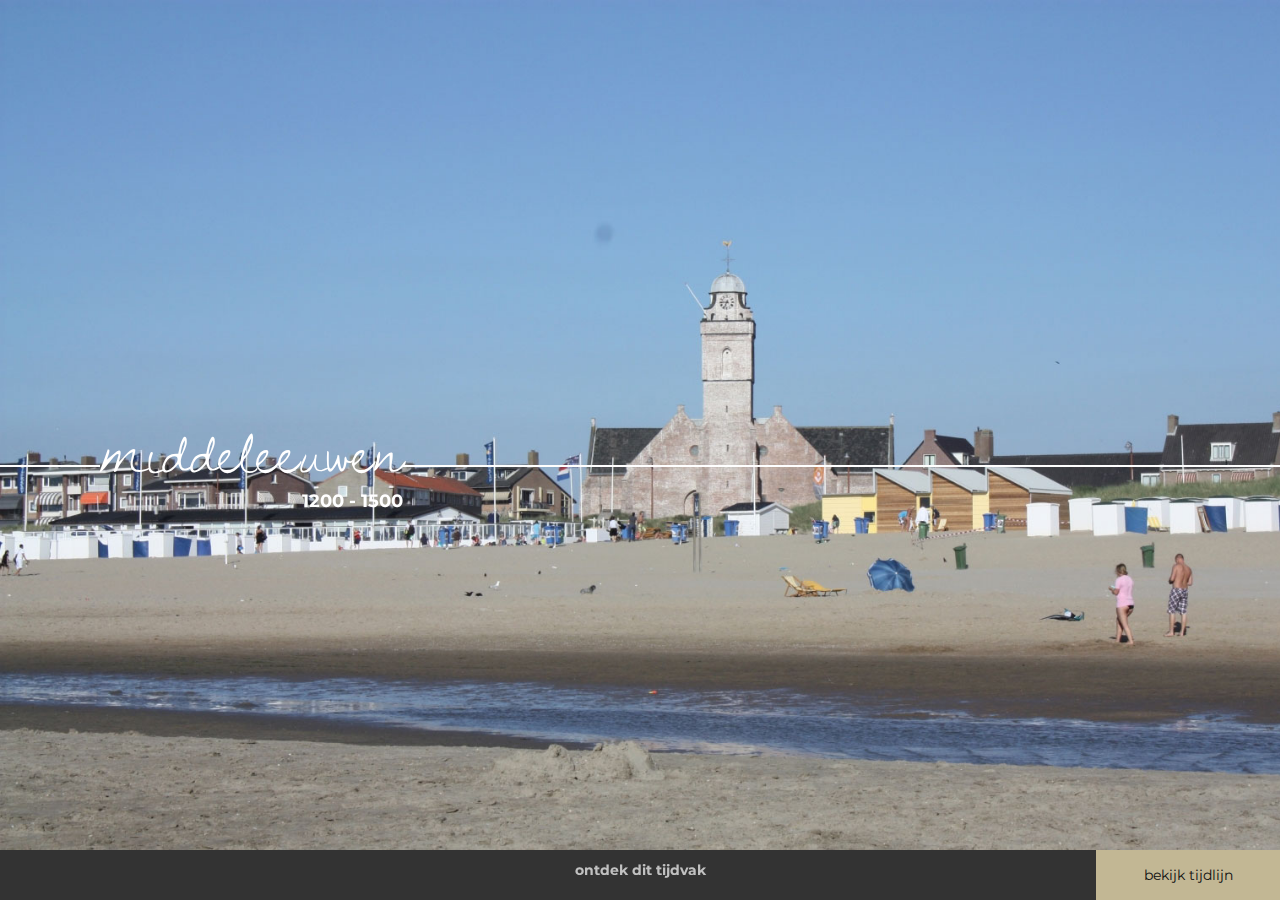
==== CanonTimeline/index.html @ 66b33d63 "Removed bogus CSS from demo" ====
<!DOCTYPE html>
<html lang="en" class="no-js">
	<head>
		<meta charset="UTF-8" />
		<meta http-equiv="X-UA-Compatible" content="IE=edge"> 
		<meta name="viewport" content="width=device-width, initial-scale=1"> 
		<title>Canon van Katwijk</title>
		<meta name="description" content="" />
		<meta name="author" content="Codrops" />
		<link rel="shortcut icon" href="../favicon.ico">
		<link href='http://fonts.googleapis.com/css?family=Montserrat:400,700|Muli:300,400,300italic,400italic|Droid+Serif:400,700,400italic,700italic|Dawning+of+a+New+Day' rel='stylesheet' type='text/css'>
		<link rel="stylesheet" type="text/css" href="css/normalize.css" />
		<link rel="stylesheet" type="text/css" href="css/dragdealer.css" />
		<link rel="stylesheet" type="text/css" href="css/component.css" />
		<script src="http://ajax.googleapis.com/ajax/libs/jquery/1.11.0/jquery.js"></script>
  		<script src="js/modernizr.custom.js"></script>
	</head>
	<body>
		<div class="container">

			<nav id="timeline-navigation" class="timeline-navigation">
				<button class="slider-switch"></button>
				<button class="content-switch">Ontdek dit tijdvak</button>
			</nav>
			<div id="timeline" class="dragslider">
				<section class="timeline-img-dragger timeline-img-dragger-large dragdealer">
					<div class="handle">
						<div class="timeline-slide" data-content="content-1">
							<div class="timeline-img-wrap"><img class="timeline-img" src="img/header-01.jpg" alt="img1"/></div>
							<h2>Middeleeuwen<span>1200 - 1500</span></h2>
						</div>
						<div class="timeline-slide" data-content="content-2">
							<div class="timeline-img-wrap"><img class="timeline-img" src="img/header-02.jpg" alt="img2"/></div>
							<h2>Late Middeleeuwen<span>1200 - 1500</span></h2>
						</div>
						<div class="timeline-slide" data-content="content-3">
							<div class="timeline-img-wrap"><img class="timeline-img" src="img/header-03.jpg" alt="img3"/></div>
							<h2>Vroege Middeleeuwen<span>1200 - 1500</span></h2>
						</div>
						<div class="timeline-slide" data-content="content-4">
							<div class="timeline-img-wrap"><img class="timeline-img" src="img/header-04.jpg" alt="img4"/></div>
							<h2>Moderne tijd<span>1200 - 1500</span></h2>
						</div>
						<div class="timeline-slide" data-content="content-5">
							<div class="timeline-img-wrap"><img class="timeline-img" src="img/header-01.jpg" alt="img5"/></div>
							<h2>Romeinse tijd<span>1200 - 1500</span></h2>
						</div>
						<div class="timeline-slide" data-content="content-6">
							<div class="timeline-img-wrap"><img class="timeline-img" src="img/header-02.jpg" alt="img6"/></div>
							<h2>Rennaissance<span>1200 - 1500</span></h2>
						</div>
						<div class="timeline-slide" data-content="content-7">
							<div class="timeline-img-wrap"><img class="timeline-img" src="img/header-03.jpg" alt="img7"/></div>
							<h2>Industrialisatie<span>1200 - 1500</span></h2>
						</div>
						<div class="timeline-slide" data-content="content-8">
							<div class="timeline-img-wrap"><img class="timeline-img" src="img/header-04.jpg" alt="img8"/></div>
							<h2>Moderne middelmatige<span>1200 - 1500</span></h2>
						</div>
					</div>
				</section><!-- /img-dragger-->
				<!-- Content section -->
				<section class="pages">
					<div class="content" data-content="content-1">
						<h2>Middeleeuwen<span>Distilling design and other interesting methods</span></h2>
						<p>It was not child's play tackling those horses. Some of the kind-hearted station folk in the backblocks had sent down some wild warrigals of the West; bucking brumbies that beat the band; old outlaws off the grass that the station hands could never master. But Colonel Cox ("Fighting Charlie" we called him) had in his command some of the crack rough-riders of Australia. And it was a joy to see these men tackle the outlaws. There were Crouch of Wagga, McDonald of Barrington, Whiteley of Wellington, Bullock of Melbourne, Sievewright of Gunnedah, Kennedy of Gloucester, Rex Moffatt of Goulburn, Harry Heath of Moree, and a score of others. Nearly every man in the regiment could sit a buck, or puff nonchalantly at his pipe while his mount pigrooted merrily. So when the wild horses were led forth there were hundreds volunteering for the honour of riding the rebels. One after another the horses were saddled up, and while the regiment cheered itself hoarse, there was enacted again and again the old-time struggle for mastery. There were plunging and reefing and rooting and sidling and rearing and bucking, as the panting chargers swung this way and that in vain endeavour to dislodge the riders. But the bush boys stuck to the saddles as the Old Man of the Sea stuck to Sindbad the Sailor, and one after another the bucking brumbies were broken and led away.</p>
						<p>But even a plague of locusts does not last for ever—and Egypt does. Egypt the wonderful! Egypt the kaleidoscopic! No, gentle reader, do not waste your sympathies on us. It was tiresome work, marching, training—training for the front, which for months never seemed to get any nearer, and some of "the boys"—those of them who were "spoiling for a fight," as the saying is—used at times to kick over the traces and paint the town vermilion; but there are compensations in Egypt for all who would seek them. What did it matter that we had no hot cross buns for Easter, no hard-boiled eggs, no ling, no salmon? We had omelettes and quail on toast, and chicken and curry and strawberries (no cream) and oranges and custard and jelly and Turkish coffee and Nile fish and pancakes and fritters and iced butter and beautiful jam and marmalade—and cigars. So we managed to get "a snack," you see. And I know that I, for one, had no desire just then to swap places with any man in Australia.</p>
						<p>It was night when we got back to camp. Oh, those Egyptian nights! The winter cold has gone, and spring is in the air. The nights are fine and fair, clear and cloudless, with the moon pure silver. The reflections in the Nile are just wonderful. The huge date palms stand out sharply from a star-spangled sky that somehow has a tint of green in its blue. One thinks of the Arabian Nights. The very street scenes make one think of them. Motors glide up and down the streets with rich Syrians, Greeks, Egyptians, Italians, Frenchmen and Englishmen, going to the Continental, or to Shepheard's, or to private entertainments. It is a gorgeous splash of colour. They had no motor-cars that I remember in those old Arabian Nights, but the magic of the thing and the colour of it all were surely much the same. And the roads of Egypt—how beautiful they are!—clean and smooth as a billiard table. Are there any finer roads in the whole world than the Mena road and that to Heliopolis? Fifty miles an hour is easy. I sometimes shudder now when I recall the races that we used to have along those roads at night, crying "Egre! Egre!"—Faster! Faster!</p>
						<p class="related">
							You might also like <a href="http://tympanus.net/Development/ArticleIntroEffects/">Inspiration for Article Intro Effects</a>
						</p>
					</div>
					<div class="content" data-content="content-2">
						<h2>Late Middeleeuwen <span>King Arthur's creative team techniques</span></h2>
						<p>Passing by the rugged Socotra, we soon sighted the mountainous southern coast of Arabia, and by midday on January 20 we were focussing our binoculars on the picturesque gate of the Indian Ocean, Aden. Curious it is how Britain has secured all the great strategical points of the world—Gibraltar, Suez, Aden, Singapore, Thursday Island, the Cape of Good Hope, and the rest. And one has only to see Aden, with its rocky peaks piercing the skyline, to realize how strong it is, and how futile would be any effort to capture it. For all the defences of Aden seem to be hewn out of solid granite.</p>
						<p>No sooner had we got anchored in the harbour than the Suevic was surrounded by swarms of boats, in which were crowded Asiatics of all descriptions yelling like demons in wild anxiety to sell their wares. Then the colliers came alongside and proceeded to coal. Scores of thin, undersized, but wiry Arabs did the work, and as they loaded the bunkers they kept up a perpetual yelling and singing, and the weird cacophony lasted all through the night.</p>
						<p>Aden is a curious mixture of the Orient and the Occident. In the streets silent Arabs stalk along with camels, and Europeans buzz around in automobiles. One section of the port belongs to the Asiatics; the other is all Western. Arab dhows float across the harbour and steam tugs scurry hither and yon. One section of the town has thatched roofs; the other is all galvanized iron. And one of the natives sang us "Songs of Araby." They yelled harshly for baksheesh all the while. Clad in their own coloured loin cloths, or in discarded khaki tunics from the Force, they were a motley tatterdemalion crowd. Here East and West met—but did not mingle.</p>
						<p class="related">
							You might also like <a href="http://tympanus.net/Development/ArticleIntroEffects/">Inspiration for Article Intro Effects</a>
						</p>
					</div>
					<div class="content" data-content="content-3">
						<h2>Vroege Middeleeuwen <span>Nothing is out there&mdash;let's try again</span></h2>
						<p>I am living Egypt, living.... Your pyramids and your mosques and your old Nile can talk to me of things long past and gone, and I shall listen with interest to what they have to say, but I would rather be a living dog of an Egyptian than the dead lion of an Egyptian king—I would rather be a moving, talking native dressed in garish clothes than a Prince of the House of Rameses, sans eyes, sans ears, sans tongue, in the shrivelled brown form of a mummy.</p>
						<p>For there is something about these living ones that brings the dead to life. Sometimes when I look into their eyes I seem to see a strange, mysterious light in them—a light that never was on sea or land. It is then that I think of the things these people have seen in the forty centuries of which Napoleon spoke. I don't believe in magic, but I have seen strange things—things that make me remember that the magicians of Pharaoh were able to turn their rods into serpents!</p>
						<p>There came one day a very wise Egyptian—one whom I know as a Freemason—and he gave a valuable scarab, mounted in a gold ring, to Major Lynch. There was no doubt that the wise man valued it, and there is no doubt that he left an impression on Major Lynch. It is a talisman and a protection to the owner, but it has deadly powers. Nothing can harm the owner so long as he has it in his possession, and the owner can shrivel up an enemy by merely pointing at him and muttering incantations—just as the Northern Territory natives in Australia can will an enemy to die by pointing a bone at him. Major Lynch lost no time in putting the scarab to the test. There was a very troublesome native who used to bother him several times a day about things that don't matter, and the day after the wise Egyptian had made his presentation the major pointed at the native and muttered a powerful Australian incantation. Since then the native has not been seen.</p>
						<p class="related">
							You might also like <a href="http://tympanus.net/Development/ArticleIntroEffects/">Inspiration for Article Intro Effects</a>
						</p>
					</div>
					<div class="content" data-content="content-4">
						<h2>Moderne tijd <span>Heated conversations in the back yard</span></h2>
						<p>One could not help contrasting this large force from Australia and New Zealand—a force that was to be doubled and trebled ere long—with the little force of 500 men which William Bede Dalley, Australian Orator and Patriot, sent from New South Wales to the Sudan just thirty years before. It spoke not only of the wonderful growth in population of Britain's Dominions of the South, but it was a living proof that the years had only served to cement the bonds of love and loyalty that bind the grand old Mother land to her Oversea Dominions. The rising in India, the intention of the Australians to proclaim their independence the moment when Britain found herself in peril—where were they? Where now was the "disintegration" of the British Empire which the German Emperor and his War Lords had so confidently predicted?</p>
						<p>With Cairo and the Nile safe, General Wilson was able to deal effectively with the invaders. Towards the latter end of January, Northern Sinai was overrun with them. From a couple of captured Shawishes of the 75th Turkish Regiment I learned that the staff arrangements by the German officers were excellent. Everything had been foreseen and provided for—or nearly everything. Water was available at each stage of the journey across the desert. Many boats and pontoons were dragged by oxen and camels along the caravan route from Kosseima, El Arish, and Nekl. A few six-inch guns were also transported to the Canal. To supplement the Turkish force on its south-westerly march all the pilgrims and Bedouins met with were pressed into service and rifles were given to them.</p>
						<p>It was on the morning of January 28 that the initial conflict took place at Kantara. A reconnoitring party from Bir El Dueidar attacked the British outposts but was repulsed, our losses being only one officer and one soldier killed and five Gurkhas wounded. Further south, near Suez, a nocturnal demonstration by the Turks merely served to prove the alertness of the defenders, though unfortunately two of our air scouts met with disaster. Their aeroplane came down outside our lines, and on returning on foot they were both shot dead by our own Indian patrols. The pity of it.</p>
						<p class="related">
							You might also like <a href="http://tympanus.net/Development/ArticleIntroEffects/">Inspiration for Article Intro Effects</a>
						</p>
					</div>
					<div class="content" data-content="content-5">
						<h2>Romeinse tijd <span>Crazy nature and other weather ideas</span></h2>
						<p>You had heard of the Plagues of Egypt; we have seen them, and are able to vouch for the authenticity of the Scriptures. Instead of hot cross buns, Easter brought us a plague of locusts. The entertainment started at about three o'clock in the afternoon and lasted till after sundown. Millions and billions and quadrillions of locusts danced and sang for us. The air was absolutely full of them, darkening the sun—big yellow and brown and black things, mostly about two inches long. They sounded like thousands of whirring wheels, and they dropped on the roofs with a noise like rain. Where they landed they left everything bare as a bone. All along the Nile the "gyppies" turned out and banged tin cans to drive them off. Here was an invasion, if you like! The telegraph wires were black with them—like long beads. Some of the beautiful Ma'adi gardens were quite spoilt. These locusts of Egypt have absolutely no love for the beautiful—in fact, the more beautiful a thing is the more delight do they take in devouring it.</p>
						<p>But even a plague of locusts does not last for ever—and Egypt does. Egypt the wonderful! Egypt the kaleidoscopic! No, gentle reader, do not waste your sympathies on us. It was tiresome work, marching, training—training for the front, which for months never seemed to get any nearer, and some of "the boys"—those of them who were "spoiling for a fight," as the saying is—used at times to kick over the traces and paint the town vermilion; but there are compensations in Egypt for all who would seek them. What did it matter that we had no hot cross buns for Easter, no hard-boiled eggs, no ling, no salmon? We had omelettes and quail on toast, and chicken and curry and strawberries (no cream) and oranges and custard and jelly and Turkish coffee and Nile fish and pancakes and fritters and iced butter and beautiful jam and marmalade—and cigars. So we managed to get "a snack," you see. And I know that I, for one, had no desire just then to swap places with any man in Australia.</p>
						<p>But even a plague of locusts does not last for ever—and Egypt does. Egypt the wonderful! Egypt the kaleidoscopic! No, gentle reader, do not waste your sympathies on us. It was tiresome work, marching, training—training for the front, which for months never seemed to get any nearer, and some of "the boys"—those of them who were "spoiling for a fight," as the saying is—used at times to kick over the traces and paint the town vermilion; but there are compensations in Egypt for all who would seek them. What did it matter that we had no hot cross buns for Easter, no hard-boiled eggs, no ling, no salmon? We had omelettes and quail on toast, and chicken and curry and strawberries (no cream) and oranges and custard and jelly and Turkish coffee and Nile fish and pancakes and fritters and iced butter and beautiful jam and marmalade—and cigars. So we managed to get "a snack," you see. And I know that I, for one, had no desire just then to swap places with any man in Australia.</p>
						<p>It was night when we got back to camp. Oh, those Egyptian nights! The winter cold has gone, and spring is in the air. The nights are fine and fair, clear and cloudless, with the moon pure silver. The reflections in the Nile are just wonderful. The huge date palms stand out sharply from a star-spangled sky that somehow has a tint of green in its blue. One thinks of the Arabian Nights. The very street scenes make one think of them. Motors glide up and down the streets with rich Syrians, Greeks, Egyptians, Italians, Frenchmen and Englishmen, going to the Continental, or to Shepheard's, or to private entertainments. It is a gorgeous splash of colour. They had no motor-cars that I remember in those old Arabian Nights, but the magic of the thing and the colour of it all were surely much the same. And the roads of Egypt—how beautiful they are!—clean and smooth as a billiard table. Are there any finer roads in the whole world than the Mena road and that to Heliopolis? Fifty miles an hour is easy. I sometimes shudder now when I recall the races that we used to have along those roads at night, crying "Egre! Egre!"—Faster! Faster!</p>
						<p class="related">
							You might also like <a href="http://tympanus.net/Development/ArticleIntroEffects/">Inspiration for Article Intro Effects</a>
						</p>
					</div>
					<div class="content" data-content="content-6">
						<h2>Rennaissance <span>Decomposing fruits and burning houses</span></h2>
						<p>One night stands out—a gorgeous night—a carnival in honour and aid of brave little Serbia. Kipling says that "East is east and west is west, and never the twain shall meet"; but he surely has not seen a Venetian carnival in Cairo, with its intermingling of the progressive Occident and the picturesque Orient. One will always remember that. When the tourists from the West overrun the land of the Pharaohs, as they do once a year, a Venetian fête is held at Shepheard's—the social event of the season. Sightseers from England, idle rich from the Continent, plutocrats from America, tourists from the four quarters of the world, all meet and make merry here. This year of grace witnessed a somewhat different spectacle, it is true. It was a polyglot gathering of all nations, to be sure, but the tourist element was wanting. In the place of the tourists, however, was the "Army of Occupation." Hundreds of officers, British, French, Egyptian, Australian and New Zealand, in smart uniforms, gave striking colour to the scene, which was made additionally picturesque by the vari-coloured silks and satins, scarfs and veils of the ladies. The garden was a blaze of splendour. There were the flags of the nations, there were flowers and palms and purling fountains, mirth and music, lights and laughter, and over all—confetti. All night the air was thick with confetti, like snow falling off a rainbow. Revellers flew hither and thither, flinging it everywhere. Merry maidens threw handfuls of confetti and eyesful of bold glances at the sun-tanned colonials. There was no respite until the ground was ankle-deep with confetti.</p>
						<p>But even a plague of locusts does not last for ever—and Egypt does. Egypt the wonderful! Egypt the kaleidoscopic! No, gentle reader, do not waste your sympathies on us. It was tiresome work, marching, training—training for the front, which for months never seemed to get any nearer, and some of "the boys"—those of them who were "spoiling for a fight," as the saying is—used at times to kick over the traces and paint the town vermilion; but there are compensations in Egypt for all who would seek them. What did it matter that we had no hot cross buns for Easter, no hard-boiled eggs, no ling, no salmon? We had omelettes and quail on toast, and chicken and curry and strawberries (no cream) and oranges and custard and jelly and Turkish coffee and Nile fish and pancakes and fritters and iced butter and beautiful jam and marmalade—and cigars. So we managed to get "a snack," you see. And I know that I, for one, had no desire just then to swap places with any man in Australia.</p>
						<p>It was night when we got back to camp. Oh, those Egyptian nights! The winter cold has gone, and spring is in the air. The nights are fine and fair, clear and cloudless, with the moon pure silver. The reflections in the Nile are just wonderful. The huge date palms stand out sharply from a star-spangled sky that somehow has a tint of green in its blue. One thinks of the Arabian Nights. The very street scenes make one think of them. Motors glide up and down the streets with rich Syrians, Greeks, Egyptians, Italians, Frenchmen and Englishmen, going to the Continental, or to Shepheard's, or to private entertainments. It is a gorgeous splash of colour. They had no motor-cars that I remember in those old Arabian Nights, but the magic of the thing and the colour of it all were surely much the same. And the roads of Egypt—how beautiful they are!—clean and smooth as a billiard table. Are there any finer roads in the whole world than the Mena road and that to Heliopolis? Fifty miles an hour is easy. I sometimes shudder now when I recall the races that we used to have along those roads at night, crying "Egre! Egre!"—Faster! Faster!</p>
						<p class="related">
							You might also like <a href="http://tympanus.net/Development/ArticleIntroEffects/">Inspiration for Article Intro Effects</a>
						</p>
					</div>
					<div class="content" data-content="content-7">
						<h2>Industrialisatie <span>Only kale could make her happy</span></h2>
						<p>But even a plague of locusts does not last for ever—and Egypt does. Egypt the wonderful! Egypt the kaleidoscopic! No, gentle reader, do not waste your sympathies on us. It was tiresome work, marching, training—training for the front, which for months never seemed to get any nearer, and some of "the boys"—those of them who were "spoiling for a fight," as the saying is—used at times to kick over the traces and paint the town vermilion; but there are compensations in Egypt for all who would seek them. What did it matter that we had no hot cross buns for Easter, no hard-boiled eggs, no ling, no salmon? We had omelettes and quail on toast, and chicken and curry and strawberries (no cream) and oranges and custard and jelly and Turkish coffee and Nile fish and pancakes and fritters and iced butter and beautiful jam and marmalade—and cigars. So we managed to get "a snack," you see. And I know that I, for one, had no desire just then to swap places with any man in Australia.</p>
						<p>It was night when we got back to camp. Oh, those Egyptian nights! The winter cold has gone, and spring is in the air. The nights are fine and fair, clear and cloudless, with the moon pure silver. The reflections in the Nile are just wonderful. The huge date palms stand out sharply from a star-spangled sky that somehow has a tint of green in its blue. One thinks of the Arabian Nights. The very street scenes make one think of them. Motors glide up and down the streets with rich Syrians, Greeks, Egyptians, Italians, Frenchmen and Englishmen, going to the Continental, or to Shepheard's, or to private entertainments. It is a gorgeous splash of colour. They had no motor-cars that I remember in those old Arabian Nights, but the magic of the thing and the colour of it all were surely much the same. And the roads of Egypt—how beautiful they are!—clean and smooth as a billiard table. Are there any finer roads in the whole world than the Mena road and that to Heliopolis? Fifty miles an hour is easy. I sometimes shudder now when I recall the races that we used to have along those roads at night, crying "Egre! Egre!"—Faster! Faster!</p>
						<p>One charge was led by a doctor; another by a priest. Several times they charged so fiercely that they looked like getting out of hand. Scorning cover, they also scorned rifle fire. They scaled the steel-lined heights like demons. It was the bayonet all the time. One huge farmer actually bayoneted a Turk through the chest and pitchforked him over his shoulder. The man who performed this feat was a huge Queenslander—Sergeant Burne, of the 9th Battalion, who was afterwards wounded and returned to his Australian home—a man whose modesty is as great as his size. We smiled at first when we heard the story, and people in England and Australia read of it with amazement. But Sergeant Burne, standing over six feet high, and massively proportioned, looks quite capable of the feat. He himself tells the story in these words: "It is not a case for me to take any credit at all," he said. "I was in the platoon that landed first on the right. Our lieutenant was the first man to get ashore—and as game a man as ever faced fire. I followed him. I was ordered to take in hand a line of Turkish sharpshooters who were causing a lot of trouble. There was also a machine-gun on the hill. Somebody had to stop it. Myself and two lads went up, and we stopped it. That's all. There were ten Turks there. We got the Turks and we got the machine-gun, but I lost my two lads. They were only boys, but let me tell you the Australians are the best fighters in the world. One of the lads 'fixed' the German officer who was working the machine-gun. The Turks were higher up than we were, and I suppose that is how I was able to throw one of them over my shoulder. It's an old trick that is taught in the Guards."</p>
						<p class="related">
							You might also like <a href="http://tympanus.net/Development/ArticleIntroEffects/">Inspiration for Article Intro Effects</a>
						</p>
					</div>
					<div class="content" data-content="content-8">
						<h2>Moderne middelmatige <span>On self-sufficient homes and pets</span></h2>
						<p>The casualties among the officers were tremendous—brave men who led Australia's soldiers in that awful charge! And among the bravest of them were the young officers from the Duntroon Military College that stands amid delightful country surroundings near the capital of Federated Australia that is now in the making in the Mother State of New South Wales. These young fellows fought in a way that showed their native courage and the excellence of their training. Only the year before, when Sir Ian Hamilton, as Inspector-General of the Oversea Forces, visited Australia and inspected these lads who were training for the army at Duntroon, as the representative of the Sydney Morning Herald I remember seeing them laugh and cheer when Sir Ian Hamilton, on leaving Duntroon, jokingly wished them "plenty of wars and rapid promotion." And it seems only a few days since we were dancing and flirting in a Cairo ballroom. Now many of them lie sorely wounded at the base hospital, and several will never again hear the réveillé. But the College will not forget its firstfruits offered up so gladly for empire. Officers and men, it was all the same—they went to their death with a cheer for King and Country. I heard an Imperial officer, newly returned from Flanders, say that the 3rd Australian Infantry Brigade was the finest brigade of infantry in the whole of the allied armies. In physique they were far superior to any of the British, French, or Belgian troops. Whether this be true or not, there is no doubt that the sturdy Thirds under Colonel Maclagan fought like Trojans on the Gallipoli Peninsula, and covered themselves with glory. Incidentally, I might mention, some of them never fired a shot during the fierce fighting of April 25. They simply trusted to the cold steel, and flung themselves at the Turkish trenches. The 1st Brigade (Colonel MacLaurin), the 2nd (Colonel McCay), and the rest of the Australians and New Zealanders fought with equal valour, but the brunt of the attack was borne by the Thirds. So many hundred gallant lives was a heavy price to pay for a footing in Gallipoli, but those impetuous charges, absolutely irresistible in their fury, would, we knew, bear rich fruit, for the Turks could never again withstand a bayonet charge by the Australians.</p>
						<p>To have gone through all they had gone through, and then to treat it all so lightly, seemed an extraordinary thing. All the doctors and nurses commented on the amazing fortitude and cheerfulness of the Australian wounded. I used to think the desire to be in the thick of things, that I had so often heard expressed, was make-believe, but I know better now. I used to say myself that I "wanted to be there" (and sotto voce I used to add "I don't think"); and now, in my heart-searchings, I began to wonder if I didn't really mean it, after all. I used to strike an attitude and quote, "One crowded hour of glorious life is worth an age without a name," whilst all the time I felt in my heart that I would prefer a crowded age of glorious life to an hour of fame. Now I began to wonder whether in my heart's core, in my very heart of hearts, I did not agree with the poet. The proper study of mankind is Oneself. And what was I doing there, anyway?</p>
						<p>And now, a hundred years after, we see French and British warships again off Alexandria. But this time the Union Jack and the Tricolour are intertwined, and in the streets of Alexandria French and British soldiers and sailors walk arm in arm, while the ancient city is gay with flags and bunting. For big things are brewing in the Levant. Before the eyes of the citizens during the past week was a unique international naval and military pageant—Zouaves, with their blue jackets and red trousers, French infantry in their blue-grey uniform, cavalry with gay tunics, British Jack Tars in blue and white, Australians in sombre khaki, swarthy-skinned Maoris from the Wonderland of the Southern Seas, and dusky warriors from the Punjab. British troops—and especially those young giants from Australia—had the better of the Frenchman in the matter of physique; but there was clear evidence of "grit" in the intelligent, humorous faces of the French, which helped one to understand why, for instance, they are said to be the finest marchers in Europe, and why the Germans never got to Paris!</p>
						<p class="related">
							You might also like <a href="http://tympanus.net/Development/ArticleIntroEffects/">Inspiration for Article Intro Effects</a>
						</p>
					</div>
				</section>
			</div>
		</div><!-- /container --> 
		<script src="js/dragdealer.js"></script>
		<script src="js/classie.js"></script>
		<script src="js/dragslideshow.js"></script>
		<script>
			(function() {

				var timeline_nav = document.getElementById( 'timeline-navigation' )
					switchBtnn = timeline_nav.querySelector( 'button.slider-switch' ),
					toggleBtnn = function() {
						if( slideshow.isFullscreen ) {
							classie.add( switchBtnn, 'view-maxi' );
						}
						else {
							classie.remove( switchBtnn, 'view-maxi' );
						}
					},
					toggleCtrls = function() {
						if( !slideshow.isContent ) {
							classie.add( timeline_nav, 'hide' );
						}
					},
					toggleCompleteCtrls = function() {
						if( !slideshow.isContent ) {
							classie.remove( timeline_nav, 'hide' );
						}
					},
					slideshow = new DragSlideshow( document.getElementById( 'timeline' ), { 
						// toggle between fullscreen and minimized slideshow
						onToggle : toggleBtnn,
						// toggle the main image and the content view
						onToggleContent : toggleCtrls,
						// toggle the main image and the content view (triggered after the animation ends)
						onToggleContentComplete : toggleCompleteCtrls
					}),
					toggleSlideshow = function() {
						slideshow.toggle();
						toggleBtnn();
					},

				// toggle between fullscreen and small slideshow
				switchBtnn.addEventListener( 'click', toggleSlideshow );

			}());
		</script>
	</body>
</html>
---- CanonTimeline/css/dragdealer.css ----
/**
 * Dragdealer.js 0.9.7
 * http://github.com/skidding/dragdealer
 *
 * (c) 2010+ Ovidiu Cherecheș
 * http://skidding.mit-license.org
 */

.dragdealer {
  position: relative;
  height: 30px;
}
.dragdealer .handle {
  position: absolute;
  top: 0;
  left: 0;
}
.dragdealer .red-bar {
  width: 100px;
  height: 30px;
  background: #CC0000;
  color: #FFF;
  font-size: 14px;
  line-height: 30px;
  text-align: center;
}
.dragdealer .disabled {
  background: #898989;
}
---- CanonTimeline/css/component.css ----
*, *:after, *:before { border-box; box-sizing: border-box; }
.clearfix:before, .clearfix:after { content: ''; display: table; }
.clearfix:after { clear: both; }


@font-face {
	font-family: 'feathericons';
	src:url('../fonts/feathericons/feathericons.eot?2h4ajg');
	src:url('../fonts/feathericons/feathericons.eot?#iefix2h4ajg') format('embedded-opentype'),
		url('../fonts/feathericons/feathericons.woff?2h4ajg') format('woff'),
		url('../fonts/feathericons/feathericons.ttf?2h4ajg') format('truetype'),
		url('../fonts/feathericons/feathericons.svg?2h4ajg#feathericons') format('svg');
	font-weight: normal;
	font-style: normal;
}

html, 
body,
.js .container,
.js .dragslider,
.js .timeline-img-dragger .handle {
	height: 100%;
}

body{
	background-color: #333333;
}

html.js,
.js body {
	overflow: hidden;
	position: relative;
}


.timeline-navigation{
	display: block;
	width: 100%;
	height: 50px;
	background-color: #333;
	position: absolute;
	bottom: 0;
	left: 0;
	z-index: 20;
}

.js .dragslider {
	position: absolute;
	top: 0;
	left: 0;
	width: 100%;
	height: 100%;
	-webkit-transition: -webkit-transform 0.9s cubic-bezier(.7,0,.3,1);
	transition: transform 0.9s cubic-bezier(.7,0,.3,1);
}

.dragslider.show-content {
	-webkit-transform: translate3d(0,-100%,0);
	transform: translate3d(0,-100%,0);
}

.dragslider h2 {
	font-family: 'Dawning of a New Day';
	text-transform: lowercase;
	font-size: 70px;
	font-weight:normal;
	margin: 0 auto;
	line-height: 1;
	position: relative;
	display: inline;
}

.dragslider h2::before{
  content:'';
  position:absolute;
  top:50px;
  right:100%;
  border-top:2px white solid;
  width:100px;
}
.dragslider h2::after{
  content:'';
  position:absolute;
  top:50px;
  border-top:2px white solid;
  width:2000px;

}

.no-js .dragslider h2 {
	padding: 15px;
}

/* Switch button */
button.slider-switch {
	font-family: 'Montserrat';
	font-size: 14px;
	text-transform: lowercase;
	width: 184px;
	height: 50px;
	padding: 0;
	color: #000;
	position: relative;
	border: none;
	background-color:#ffefbe;
	float: right;
	outline: none;
	overflow: hidden;
	opacity: 0.7;
	-webkit-transition: opacity 0.3s;
	transition: opacity 0.3s;
	pointer-events: auto;
	z-index: 99;
}

button.slider-switch:after{
	content:'Bekijk tijdlijn';
}

.no-js button.slider-switch {
	display: none;
}

button.slider-switch.view-maxi:after {
	content:'Sluit tijdlijn';
}

button.slider-switch:hover {
	opacity: 1;
}

/* Dragger */
.timeline-img-dragger {
	position: relative;
	z-index: 100;
}

.js .timeline-img-dragger {
	position: absolute;
	width: 100%;
	height: 100%;
	top: 50%;
	left: 50%;
	-webkit-transform: translate3d(-50%,-50%,0);
	transform: translate3d(-50%,-50%,0);
}

.js .timeline-img-dragger-large {
	width: 100%;
	height: 100%;
}

.js .timeline-img-dragger .handle {
	-webkit-transform-style: preserve-3d;
	transform-style: preserve-3d;
	white-space: nowrap;
	font-size: 0;
}

.no-js .timeline-img-dragger,
.no-js .timeline-img-dragger .handle {
	height: auto;
	position: relative;
	text-align: center;
	font-size: 0;
	clear: both;
	white-space: nowrap;
	overflow: auto;
}

.no-js .timeline-img-dragger .handle {
	padding: 40px 0 0;
}

.timeline-img-dragger .timeline-slide {
	display: inline-block;
	position: relative;
	height: 100%;
	background: #567076;
	font-size: 16px;
	white-space: normal;
	cursor: -webkit-grab; 
	cursor: -moz-grab;
	-webkit-touch-callout: none;
	-webkit-user-select: none;
	-khtml-user-select: none;
	-moz-user-select: none;
	-ms-user-select: none;
	user-select: none;
	vertical-align: top;
}

.no-js .timeline-img-dragger .timeline-slide {
	width: 300px;
	font-size: 7px;
	min-height: 200px;
}

.timeline-img-dragger .timeline-slide:active {
	cursor: -webkit-grabbing; 
	cursor: -moz-grabbing;
}

.timeline-img-wrap {
	position: absolute;
	width: 100%;
	height: 100%;
	overflow: hidden;
}

.timeline-img-wrap img {
	position: absolute;
	display: block;
	height: calc(100% + 0.2px);
	opacity: 1;
}

@media screen and (min-aspect-ratio: 1280/850) {
    .timeline-img-dragger .timeline-img-wrap  img {
        width: calc(100% + 0.2px);
        height: auto;
    }
}

.js .timeline-slide h2 {
	color: #fff;
	position: absolute;
	-webkit-transition: opacity 0.3s;
	transition: opacity 0.3s;
}

.timeline-slide h2 span{
	font-family: 'Montserrat';
	font-size: 18px;
	text-transform: lowercase;
	line-height: 24px;
	color: white;
	position:relative;
	overflow:visible;
	text-align:left;
	margin:0;
	font-weight:bold;
	position: absolute;
	right:0;
	bottom:-28px;
}

.js .timeline-img-dragger-large .timeline-slide h2 {
	left: 100px;
	top: 50%;
	-webkit-transform: translate3d(0,-50%,0);
	transform: translate3d(0,-50%,0);
}

.timeline-img-dragger-small .timeline-slide h2 {
	font-size: 2.5em;
	padding-top: 1em;
	padding-bottom: 30px;
	top: 100%;
	width: 100%;
	text-align: left;
	color: #FFF;
	-webkit-animation: slideUpFade 0.4s 0s;
	overflow: hidden;
}

.timeline-img-dragger-small .timeline-slide h2 span {
	right:auto;
	left:0;
	bottom: 0;
}

.timeline-img-dragger-small .timeline-slide h2::before{
  top:64px;
}
.timeline-img-dragger-small .timeline-slide h2::after{
  top:64px;
}

@-webkit-keyframes slideUpFade {
	from {
		opacity: 0;
		-webkit-transform: translate3d(0,20px,0);
	}
	to {
		opacity: 1;
		-webkit-transform: translate3d(0,0,0);
	}
}

.timeline-img-dragger-small .timeline-slide h2 span {
	font-size: 0.35em;
}

.timeline-img-dragger-small .timeline-slide.current h2 {
	color: #fff;
	-webkit-animation-delay: 0s;
	animation-delay: 0s;
	-webkit-transition: color 0.3s, opacity 0.3s;
	transition: color 0.3s, opacity 0.3s;
}

.timeline-slide h2 i {
	font-style: normal;
	font-weight: 400;
}

button.content-switch {
	width: 160px;
	overflow: hidden;
	white-space: nowrap;
	background: transparent;
	color: #fff;
	font-family: 'Montserrat';
	font-size: 14px;
	font-weight: bold;
	position: absolute;
	cursor: pointer;
	top: 100%;
	left: 50%;
	-webkit-transform: translate3d(-50%,-200%,0);
	transform: translate3d(-50%,-200%,0);
	text-transform: lowercase;
	outline: none;
	z-index: 1000;
	opacity: 0.7;
	border:none;
}

.no-js button.content-switch {
	display: none;
}

button.content-switch:hover {
	opacity: 1;
}

.show-content .current button.content-switch {
	border-color: #c5d3d6;
	color: #c5d3d6;
	-webkit-transform: translate3d(-50%,100%,0);
	transform: translate3d(-50%,100%,0);
}

.show-content .current button.content-switch::before {
	content: '\e096';
}

/* Content */
.js .pages {
	position: absolute;
	top: 100%;
	height: 0;
	width: 100%;
	overflow-y: scroll;
	-webkit-overflow-scrolling: touch;
	-webkit-transition: height 0s 0.6s;
	transition: height 0s 0.6s;
}

.js .show-content .pages {
	-webkit-transition: none;
	transition: none;
	height: 100%;
}

.pages .content {
	background: #dfe3e3;
	text-align: center;
	color: #545b61;
	font-size: 1.5em;
}

.js .pages .content {
	position: absolute;
	top: 0;
	left: 0;
	height: 0;
	width: 100%;
	overflow: hidden;
	-webkit-transition: height 0s 0.6s;
	transition: height 0s 0.6s;
}

.pages .content.show {
	height: auto;
	-webkit-transition: none;
	transition: none;
}

.pages .content h2 {
	font-size: 5em;
	max-width: 70%;
	color: #34495e;
	padding: 2.25em 10px 1em;
}

.no-js .pages .content h2 {
	padding-top: 1em;
}

.pages .content h2 span {
	color: #95a5a6;
}

.pages .content p {
	max-width: 1100px;
	margin: 0 auto;
	padding: 0.5em 2em;
	line-height: 1.5;
	text-align: left;
	font-family: 'Book Antiqua', Palatino, 'Palatino Linotype', 'Palatino LT STD', Georgia, serif;
}

.pages .content p:last-child {
	padding: 5em 1em 8em;
	text-align: center;
	font-weight: bold;
}

.js .pages .content h2,
.js .pages .content p {
	-webkit-transform: translate3d(0,200px,0);
	transform: translate3d(0,200px,0);
	-webkit-transition-property: opacity;
	transition-property: opacity;
	-webkit-transition-duration: 0.3s;
	transition-duration: 0.3s;
	-webkit-transition-timing-function: cubic-bezier(.7,0,.3,1);
	transition-timing-function: cubic-bezier(.7,0,.3,1);
}

.pages .content.show h2,
.pages .content.show p {
	-webkit-transition-duration: 1s;
	transition-duration: 1s;
	-webkit-transition-property: -webkit-transform, opacity;
	transition-property: transform, opacity;
	-webkit-transform: translate3d(0,0,0);
	transform: translate3d(0,0,0);
}

.pages .content.show p {
	-webkit-transition-delay: 0.1s;
	transition-delay: 0.1s;
}

.pages .content a {
	color: #3c89d5;
	display: block;
}

.pages .content a:hover {
	color: #545b61;
}

/* Switch */
.switch-min .timeline-img-dragger-large .timeline-slide > *:not(.timeline-img-wrap),
.switch-max .timeline-img-dragger-small .timeline-slide > *:not(.timeline-img-wrap)  { /* fade out everything except image */
	opacity: 0;
	-webkit-transition: none;
	transition: none;
}

.switch-min .timeline-img-dragger-large,
.switch-max .timeline-img-dragger-small {
	-webkit-transition: -webkit-transform 0.6s cubic-bezier(.7,0,.3,1);
	transition: transform 0.6s cubic-bezier(.7,0,.3,1);
}

.timeline-img-dragger-small button.content-switch {
	opacity: 0;
	pointer-events: none;
}

/* Helper classes */
.no-transition {
	-webkit-transition: none !important;
	transition: none !important;
}

.hide {
	opacity: 0 !important;
	pointer-events: none !important;
}

@media screen and (max-width: 63.125em) {
	.dragslider h2 {
		font-size: 2.8em;
	}
	.pages .content {
		font-size: 100%;
	}
	.pages .content h2 {
		font-size: 3em;
	}
}

@media screen and (max-width: 650px) {
	button.slider-switch {
		display: none;
	}
}
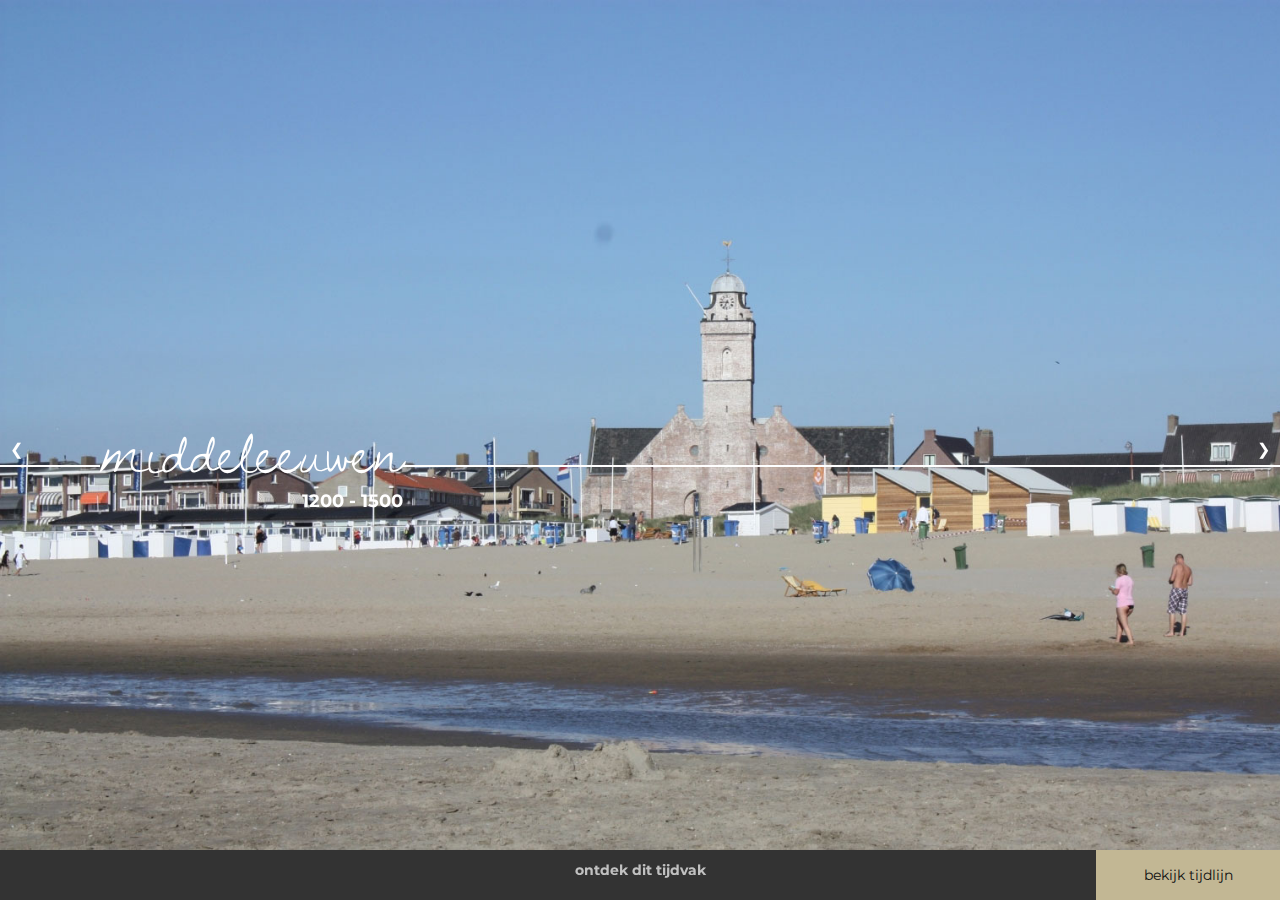
==== commit f1ddde15: "Added prev and next buttons" ====
--- a/CanonTimeline/index.html
+++ b/CanonTimeline/index.html
@@ -18,6 +18,10 @@
 	<body>
 		<div class="container">
 
+			<nav id="timeline-arrow-navigation" class="timeline-arrow-navigation">
+				<a href="#" class="timeline-arrow-navigation-arrow timeline-arrow-navigation-arrow-next">&#10095;</a>
+				<a href="#" class="timeline-arrow-navigation-arrow timeline-arrow-navigation-arrow-previous">&#10094;</a>
+			</nav>
 			<nav id="timeline-navigation" class="timeline-navigation">
 				<button class="slider-switch"></button>
 				<button class="content-switch">Ontdek dit tijdvak</button>
@@ -143,8 +147,11 @@
 		<script>
 			(function() {
 
-				var timeline_nav = document.getElementById( 'timeline-navigation' )
+				var timeline_nav = document.getElementById( 'timeline-navigation' ),
+					timeline_arrow_nav = document.getElementById( 'timeline-arrow-navigation' ),
 					switchBtnn = timeline_nav.querySelector( 'button.slider-switch' ),
+					nextBtn = timeline_arrow_nav.querySelector( '.timeline-arrow-navigation-arrow-next' ),
+					prevBtn = timeline_arrow_nav.querySelector( '.timeline-arrow-navigation-arrow-previous' ),
 					toggleBtnn = function() {
 						if( slideshow.isFullscreen ) {
 							classie.add( switchBtnn, 'view-maxi' );
@@ -175,9 +182,21 @@
 						slideshow.toggle();
 						toggleBtnn();
 					},
+					nextSlideshow = function(e){
+						e.preventDefault();
+						slideshow.next();
+						return false;
+					},
+					prevSlideshow = function(e){
+						e.preventDefault();
+						slideshow.previous();
+						return false;
+					}
 
 				// toggle between fullscreen and small slideshow
 				switchBtnn.addEventListener( 'click', toggleSlideshow );
+				nextBtn.addEventListener( 'click', nextSlideshow );
+				prevBtn.addEventListener( 'click', prevSlideshow );
 
 			}());
 		</script>
--- a/CanonTimeline/css/component.css
+++ b/CanonTimeline/css/component.css
@@ -42,6 +42,28 @@
 	bottom: 0;
 	left: 0;
 	z-index: 20;
+}
+
+.timeline-arrow-navigation{
+}
+
+.timeline-arrow-navigation-arrow{
+	position: absolute;
+	top:50%;
+	z-index: 100;
+	text-decoration: none;
+	color: #FFF;
+	line-height: 30px;
+	margin-top:-25px;
+	padding:10px 10px;
+}
+
+.timeline-arrow-navigation-arrow-next{
+	right:0;
+}
+
+.timeline-arrow-navigation-arrow-previous{
+	left:0;
 }
 
 .js .dragslider {
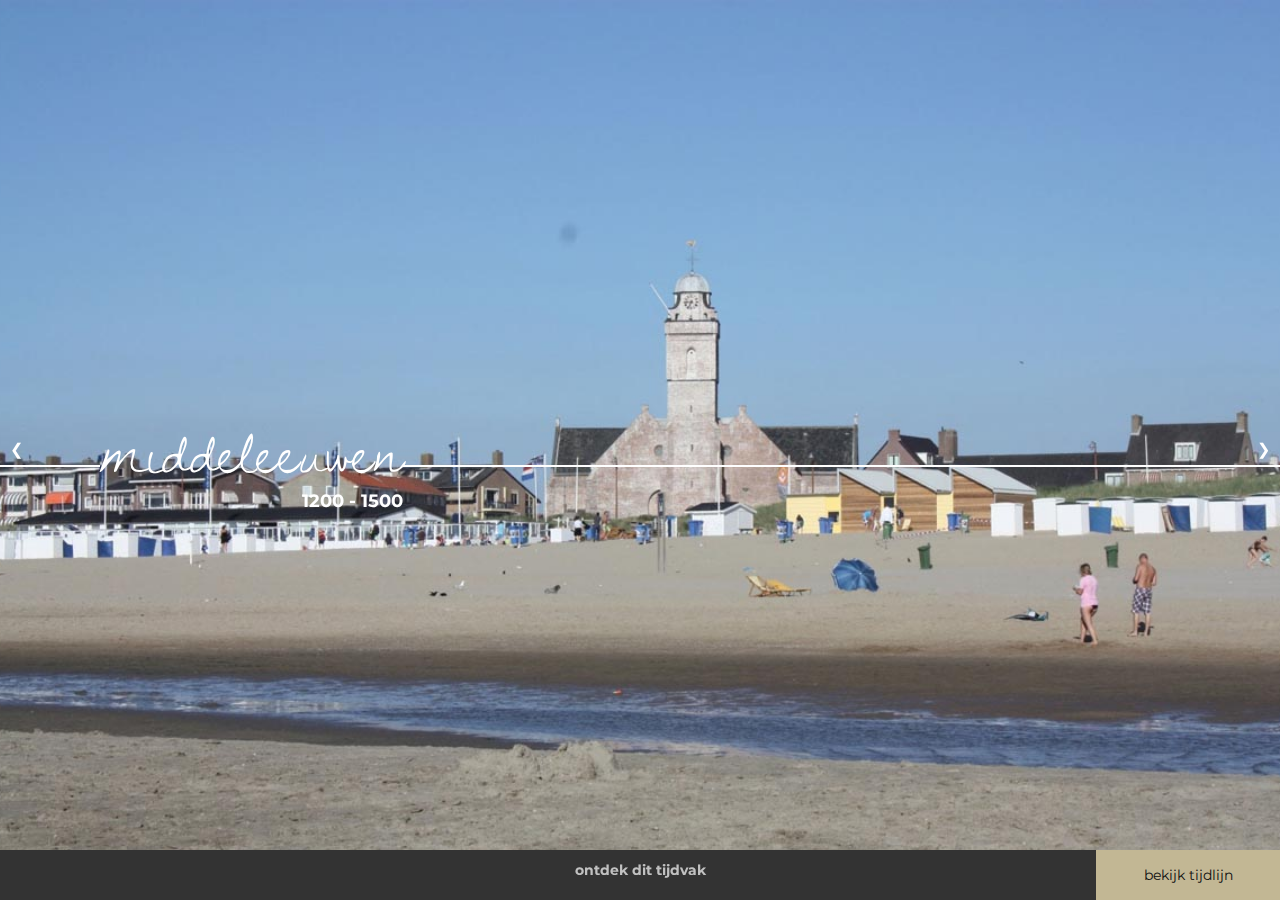
==== commit 8363aa59: "Epic transition time" ====
--- a/CanonTimeline/index.html
+++ b/CanonTimeline/index.html
@@ -12,8 +12,8 @@
 		<link rel="stylesheet" type="text/css" href="css/normalize.css" />
 		<link rel="stylesheet" type="text/css" href="css/dragdealer.css" />
 		<link rel="stylesheet" type="text/css" href="css/component.css" />
-		<script src="http://ajax.googleapis.com/ajax/libs/jquery/1.11.0/jquery.js"></script>
-  		<script src="js/modernizr.custom.js"></script>
+		<script src="http://ajax.googleapis.com/ajax/libs/jquery/1.11.0/jquery.js" type="text/javascript"></script>
+  		<script src="js/modernizr.custom.js" type="text/javascript"></script>
 	</head>
 	<body>
 		<div class="container">
@@ -65,78 +65,7 @@
 				</section><!-- /img-dragger-->
 				<!-- Content section -->
 				<section class="pages">
-					<div class="content" data-content="content-1">
-						<h2>Middeleeuwen<span>Distilling design and other interesting methods</span></h2>
-						<p>It was not child's play tackling those horses. Some of the kind-hearted station folk in the backblocks had sent down some wild warrigals of the West; bucking brumbies that beat the band; old outlaws off the grass that the station hands could never master. But Colonel Cox ("Fighting Charlie" we called him) had in his command some of the crack rough-riders of Australia. And it was a joy to see these men tackle the outlaws. There were Crouch of Wagga, McDonald of Barrington, Whiteley of Wellington, Bullock of Melbourne, Sievewright of Gunnedah, Kennedy of Gloucester, Rex Moffatt of Goulburn, Harry Heath of Moree, and a score of others. Nearly every man in the regiment could sit a buck, or puff nonchalantly at his pipe while his mount pigrooted merrily. So when the wild horses were led forth there were hundreds volunteering for the honour of riding the rebels. One after another the horses were saddled up, and while the regiment cheered itself hoarse, there was enacted again and again the old-time struggle for mastery. There were plunging and reefing and rooting and sidling and rearing and bucking, as the panting chargers swung this way and that in vain endeavour to dislodge the riders. But the bush boys stuck to the saddles as the Old Man of the Sea stuck to Sindbad the Sailor, and one after another the bucking brumbies were broken and led away.</p>
-						<p>But even a plague of locusts does not last for ever—and Egypt does. Egypt the wonderful! Egypt the kaleidoscopic! No, gentle reader, do not waste your sympathies on us. It was tiresome work, marching, training—training for the front, which for months never seemed to get any nearer, and some of "the boys"—those of them who were "spoiling for a fight," as the saying is—used at times to kick over the traces and paint the town vermilion; but there are compensations in Egypt for all who would seek them. What did it matter that we had no hot cross buns for Easter, no hard-boiled eggs, no ling, no salmon? We had omelettes and quail on toast, and chicken and curry and strawberries (no cream) and oranges and custard and jelly and Turkish coffee and Nile fish and pancakes and fritters and iced butter and beautiful jam and marmalade—and cigars. So we managed to get "a snack," you see. And I know that I, for one, had no desire just then to swap places with any man in Australia.</p>
-						<p>It was night when we got back to camp. Oh, those Egyptian nights! The winter cold has gone, and spring is in the air. The nights are fine and fair, clear and cloudless, with the moon pure silver. The reflections in the Nile are just wonderful. The huge date palms stand out sharply from a star-spangled sky that somehow has a tint of green in its blue. One thinks of the Arabian Nights. The very street scenes make one think of them. Motors glide up and down the streets with rich Syrians, Greeks, Egyptians, Italians, Frenchmen and Englishmen, going to the Continental, or to Shepheard's, or to private entertainments. It is a gorgeous splash of colour. They had no motor-cars that I remember in those old Arabian Nights, but the magic of the thing and the colour of it all were surely much the same. And the roads of Egypt—how beautiful they are!—clean and smooth as a billiard table. Are there any finer roads in the whole world than the Mena road and that to Heliopolis? Fifty miles an hour is easy. I sometimes shudder now when I recall the races that we used to have along those roads at night, crying "Egre! Egre!"—Faster! Faster!</p>
-						<p class="related">
-							You might also like <a href="http://tympanus.net/Development/ArticleIntroEffects/">Inspiration for Article Intro Effects</a>
-						</p>
-					</div>
-					<div class="content" data-content="content-2">
-						<h2>Late Middeleeuwen <span>King Arthur's creative team techniques</span></h2>
-						<p>Passing by the rugged Socotra, we soon sighted the mountainous southern coast of Arabia, and by midday on January 20 we were focussing our binoculars on the picturesque gate of the Indian Ocean, Aden. Curious it is how Britain has secured all the great strategical points of the world—Gibraltar, Suez, Aden, Singapore, Thursday Island, the Cape of Good Hope, and the rest. And one has only to see Aden, with its rocky peaks piercing the skyline, to realize how strong it is, and how futile would be any effort to capture it. For all the defences of Aden seem to be hewn out of solid granite.</p>
-						<p>No sooner had we got anchored in the harbour than the Suevic was surrounded by swarms of boats, in which were crowded Asiatics of all descriptions yelling like demons in wild anxiety to sell their wares. Then the colliers came alongside and proceeded to coal. Scores of thin, undersized, but wiry Arabs did the work, and as they loaded the bunkers they kept up a perpetual yelling and singing, and the weird cacophony lasted all through the night.</p>
-						<p>Aden is a curious mixture of the Orient and the Occident. In the streets silent Arabs stalk along with camels, and Europeans buzz around in automobiles. One section of the port belongs to the Asiatics; the other is all Western. Arab dhows float across the harbour and steam tugs scurry hither and yon. One section of the town has thatched roofs; the other is all galvanized iron. And one of the natives sang us "Songs of Araby." They yelled harshly for baksheesh all the while. Clad in their own coloured loin cloths, or in discarded khaki tunics from the Force, they were a motley tatterdemalion crowd. Here East and West met—but did not mingle.</p>
-						<p class="related">
-							You might also like <a href="http://tympanus.net/Development/ArticleIntroEffects/">Inspiration for Article Intro Effects</a>
-						</p>
-					</div>
-					<div class="content" data-content="content-3">
-						<h2>Vroege Middeleeuwen <span>Nothing is out there&mdash;let's try again</span></h2>
-						<p>I am living Egypt, living.... Your pyramids and your mosques and your old Nile can talk to me of things long past and gone, and I shall listen with interest to what they have to say, but I would rather be a living dog of an Egyptian than the dead lion of an Egyptian king—I would rather be a moving, talking native dressed in garish clothes than a Prince of the House of Rameses, sans eyes, sans ears, sans tongue, in the shrivelled brown form of a mummy.</p>
-						<p>For there is something about these living ones that brings the dead to life. Sometimes when I look into their eyes I seem to see a strange, mysterious light in them—a light that never was on sea or land. It is then that I think of the things these people have seen in the forty centuries of which Napoleon spoke. I don't believe in magic, but I have seen strange things—things that make me remember that the magicians of Pharaoh were able to turn their rods into serpents!</p>
-						<p>There came one day a very wise Egyptian—one whom I know as a Freemason—and he gave a valuable scarab, mounted in a gold ring, to Major Lynch. There was no doubt that the wise man valued it, and there is no doubt that he left an impression on Major Lynch. It is a talisman and a protection to the owner, but it has deadly powers. Nothing can harm the owner so long as he has it in his possession, and the owner can shrivel up an enemy by merely pointing at him and muttering incantations—just as the Northern Territory natives in Australia can will an enemy to die by pointing a bone at him. Major Lynch lost no time in putting the scarab to the test. There was a very troublesome native who used to bother him several times a day about things that don't matter, and the day after the wise Egyptian had made his presentation the major pointed at the native and muttered a powerful Australian incantation. Since then the native has not been seen.</p>
-						<p class="related">
-							You might also like <a href="http://tympanus.net/Development/ArticleIntroEffects/">Inspiration for Article Intro Effects</a>
-						</p>
-					</div>
-					<div class="content" data-content="content-4">
-						<h2>Moderne tijd <span>Heated conversations in the back yard</span></h2>
-						<p>One could not help contrasting this large force from Australia and New Zealand—a force that was to be doubled and trebled ere long—with the little force of 500 men which William Bede Dalley, Australian Orator and Patriot, sent from New South Wales to the Sudan just thirty years before. It spoke not only of the wonderful growth in population of Britain's Dominions of the South, but it was a living proof that the years had only served to cement the bonds of love and loyalty that bind the grand old Mother land to her Oversea Dominions. The rising in India, the intention of the Australians to proclaim their independence the moment when Britain found herself in peril—where were they? Where now was the "disintegration" of the British Empire which the German Emperor and his War Lords had so confidently predicted?</p>
-						<p>With Cairo and the Nile safe, General Wilson was able to deal effectively with the invaders. Towards the latter end of January, Northern Sinai was overrun with them. From a couple of captured Shawishes of the 75th Turkish Regiment I learned that the staff arrangements by the German officers were excellent. Everything had been foreseen and provided for—or nearly everything. Water was available at each stage of the journey across the desert. Many boats and pontoons were dragged by oxen and camels along the caravan route from Kosseima, El Arish, and Nekl. A few six-inch guns were also transported to the Canal. To supplement the Turkish force on its south-westerly march all the pilgrims and Bedouins met with were pressed into service and rifles were given to them.</p>
-						<p>It was on the morning of January 28 that the initial conflict took place at Kantara. A reconnoitring party from Bir El Dueidar attacked the British outposts but was repulsed, our losses being only one officer and one soldier killed and five Gurkhas wounded. Further south, near Suez, a nocturnal demonstration by the Turks merely served to prove the alertness of the defenders, though unfortunately two of our air scouts met with disaster. Their aeroplane came down outside our lines, and on returning on foot they were both shot dead by our own Indian patrols. The pity of it.</p>
-						<p class="related">
-							You might also like <a href="http://tympanus.net/Development/ArticleIntroEffects/">Inspiration for Article Intro Effects</a>
-						</p>
-					</div>
-					<div class="content" data-content="content-5">
-						<h2>Romeinse tijd <span>Crazy nature and other weather ideas</span></h2>
-						<p>You had heard of the Plagues of Egypt; we have seen them, and are able to vouch for the authenticity of the Scriptures. Instead of hot cross buns, Easter brought us a plague of locusts. The entertainment started at about three o'clock in the afternoon and lasted till after sundown. Millions and billions and quadrillions of locusts danced and sang for us. The air was absolutely full of them, darkening the sun—big yellow and brown and black things, mostly about two inches long. They sounded like thousands of whirring wheels, and they dropped on the roofs with a noise like rain. Where they landed they left everything bare as a bone. All along the Nile the "gyppies" turned out and banged tin cans to drive them off. Here was an invasion, if you like! The telegraph wires were black with them—like long beads. Some of the beautiful Ma'adi gardens were quite spoilt. These locusts of Egypt have absolutely no love for the beautiful—in fact, the more beautiful a thing is the more delight do they take in devouring it.</p>
-						<p>But even a plague of locusts does not last for ever—and Egypt does. Egypt the wonderful! Egypt the kaleidoscopic! No, gentle reader, do not waste your sympathies on us. It was tiresome work, marching, training—training for the front, which for months never seemed to get any nearer, and some of "the boys"—those of them who were "spoiling for a fight," as the saying is—used at times to kick over the traces and paint the town vermilion; but there are compensations in Egypt for all who would seek them. What did it matter that we had no hot cross buns for Easter, no hard-boiled eggs, no ling, no salmon? We had omelettes and quail on toast, and chicken and curry and strawberries (no cream) and oranges and custard and jelly and Turkish coffee and Nile fish and pancakes and fritters and iced butter and beautiful jam and marmalade—and cigars. So we managed to get "a snack," you see. And I know that I, for one, had no desire just then to swap places with any man in Australia.</p>
-						<p>But even a plague of locusts does not last for ever—and Egypt does. Egypt the wonderful! Egypt the kaleidoscopic! No, gentle reader, do not waste your sympathies on us. It was tiresome work, marching, training—training for the front, which for months never seemed to get any nearer, and some of "the boys"—those of them who were "spoiling for a fight," as the saying is—used at times to kick over the traces and paint the town vermilion; but there are compensations in Egypt for all who would seek them. What did it matter that we had no hot cross buns for Easter, no hard-boiled eggs, no ling, no salmon? We had omelettes and quail on toast, and chicken and curry and strawberries (no cream) and oranges and custard and jelly and Turkish coffee and Nile fish and pancakes and fritters and iced butter and beautiful jam and marmalade—and cigars. So we managed to get "a snack," you see. And I know that I, for one, had no desire just then to swap places with any man in Australia.</p>
-						<p>It was night when we got back to camp. Oh, those Egyptian nights! The winter cold has gone, and spring is in the air. The nights are fine and fair, clear and cloudless, with the moon pure silver. The reflections in the Nile are just wonderful. The huge date palms stand out sharply from a star-spangled sky that somehow has a tint of green in its blue. One thinks of the Arabian Nights. The very street scenes make one think of them. Motors glide up and down the streets with rich Syrians, Greeks, Egyptians, Italians, Frenchmen and Englishmen, going to the Continental, or to Shepheard's, or to private entertainments. It is a gorgeous splash of colour. They had no motor-cars that I remember in those old Arabian Nights, but the magic of the thing and the colour of it all were surely much the same. And the roads of Egypt—how beautiful they are!—clean and smooth as a billiard table. Are there any finer roads in the whole world than the Mena road and that to Heliopolis? Fifty miles an hour is easy. I sometimes shudder now when I recall the races that we used to have along those roads at night, crying "Egre! Egre!"—Faster! Faster!</p>
-						<p class="related">
-							You might also like <a href="http://tympanus.net/Development/ArticleIntroEffects/">Inspiration for Article Intro Effects</a>
-						</p>
-					</div>
-					<div class="content" data-content="content-6">
-						<h2>Rennaissance <span>Decomposing fruits and burning houses</span></h2>
-						<p>One night stands out—a gorgeous night—a carnival in honour and aid of brave little Serbia. Kipling says that "East is east and west is west, and never the twain shall meet"; but he surely has not seen a Venetian carnival in Cairo, with its intermingling of the progressive Occident and the picturesque Orient. One will always remember that. When the tourists from the West overrun the land of the Pharaohs, as they do once a year, a Venetian fête is held at Shepheard's—the social event of the season. Sightseers from England, idle rich from the Continent, plutocrats from America, tourists from the four quarters of the world, all meet and make merry here. This year of grace witnessed a somewhat different spectacle, it is true. It was a polyglot gathering of all nations, to be sure, but the tourist element was wanting. In the place of the tourists, however, was the "Army of Occupation." Hundreds of officers, British, French, Egyptian, Australian and New Zealand, in smart uniforms, gave striking colour to the scene, which was made additionally picturesque by the vari-coloured silks and satins, scarfs and veils of the ladies. The garden was a blaze of splendour. There were the flags of the nations, there were flowers and palms and purling fountains, mirth and music, lights and laughter, and over all—confetti. All night the air was thick with confetti, like snow falling off a rainbow. Revellers flew hither and thither, flinging it everywhere. Merry maidens threw handfuls of confetti and eyesful of bold glances at the sun-tanned colonials. There was no respite until the ground was ankle-deep with confetti.</p>
-						<p>But even a plague of locusts does not last for ever—and Egypt does. Egypt the wonderful! Egypt the kaleidoscopic! No, gentle reader, do not waste your sympathies on us. It was tiresome work, marching, training—training for the front, which for months never seemed to get any nearer, and some of "the boys"—those of them who were "spoiling for a fight," as the saying is—used at times to kick over the traces and paint the town vermilion; but there are compensations in Egypt for all who would seek them. What did it matter that we had no hot cross buns for Easter, no hard-boiled eggs, no ling, no salmon? We had omelettes and quail on toast, and chicken and curry and strawberries (no cream) and oranges and custard and jelly and Turkish coffee and Nile fish and pancakes and fritters and iced butter and beautiful jam and marmalade—and cigars. So we managed to get "a snack," you see. And I know that I, for one, had no desire just then to swap places with any man in Australia.</p>
-						<p>It was night when we got back to camp. Oh, those Egyptian nights! The winter cold has gone, and spring is in the air. The nights are fine and fair, clear and cloudless, with the moon pure silver. The reflections in the Nile are just wonderful. The huge date palms stand out sharply from a star-spangled sky that somehow has a tint of green in its blue. One thinks of the Arabian Nights. The very street scenes make one think of them. Motors glide up and down the streets with rich Syrians, Greeks, Egyptians, Italians, Frenchmen and Englishmen, going to the Continental, or to Shepheard's, or to private entertainments. It is a gorgeous splash of colour. They had no motor-cars that I remember in those old Arabian Nights, but the magic of the thing and the colour of it all were surely much the same. And the roads of Egypt—how beautiful they are!—clean and smooth as a billiard table. Are there any finer roads in the whole world than the Mena road and that to Heliopolis? Fifty miles an hour is easy. I sometimes shudder now when I recall the races that we used to have along those roads at night, crying "Egre! Egre!"—Faster! Faster!</p>
-						<p class="related">
-							You might also like <a href="http://tympanus.net/Development/ArticleIntroEffects/">Inspiration for Article Intro Effects</a>
-						</p>
-					</div>
-					<div class="content" data-content="content-7">
-						<h2>Industrialisatie <span>Only kale could make her happy</span></h2>
-						<p>But even a plague of locusts does not last for ever—and Egypt does. Egypt the wonderful! Egypt the kaleidoscopic! No, gentle reader, do not waste your sympathies on us. It was tiresome work, marching, training—training for the front, which for months never seemed to get any nearer, and some of "the boys"—those of them who were "spoiling for a fight," as the saying is—used at times to kick over the traces and paint the town vermilion; but there are compensations in Egypt for all who would seek them. What did it matter that we had no hot cross buns for Easter, no hard-boiled eggs, no ling, no salmon? We had omelettes and quail on toast, and chicken and curry and strawberries (no cream) and oranges and custard and jelly and Turkish coffee and Nile fish and pancakes and fritters and iced butter and beautiful jam and marmalade—and cigars. So we managed to get "a snack," you see. And I know that I, for one, had no desire just then to swap places with any man in Australia.</p>
-						<p>It was night when we got back to camp. Oh, those Egyptian nights! The winter cold has gone, and spring is in the air. The nights are fine and fair, clear and cloudless, with the moon pure silver. The reflections in the Nile are just wonderful. The huge date palms stand out sharply from a star-spangled sky that somehow has a tint of green in its blue. One thinks of the Arabian Nights. The very street scenes make one think of them. Motors glide up and down the streets with rich Syrians, Greeks, Egyptians, Italians, Frenchmen and Englishmen, going to the Continental, or to Shepheard's, or to private entertainments. It is a gorgeous splash of colour. They had no motor-cars that I remember in those old Arabian Nights, but the magic of the thing and the colour of it all were surely much the same. And the roads of Egypt—how beautiful they are!—clean and smooth as a billiard table. Are there any finer roads in the whole world than the Mena road and that to Heliopolis? Fifty miles an hour is easy. I sometimes shudder now when I recall the races that we used to have along those roads at night, crying "Egre! Egre!"—Faster! Faster!</p>
-						<p>One charge was led by a doctor; another by a priest. Several times they charged so fiercely that they looked like getting out of hand. Scorning cover, they also scorned rifle fire. They scaled the steel-lined heights like demons. It was the bayonet all the time. One huge farmer actually bayoneted a Turk through the chest and pitchforked him over his shoulder. The man who performed this feat was a huge Queenslander—Sergeant Burne, of the 9th Battalion, who was afterwards wounded and returned to his Australian home—a man whose modesty is as great as his size. We smiled at first when we heard the story, and people in England and Australia read of it with amazement. But Sergeant Burne, standing over six feet high, and massively proportioned, looks quite capable of the feat. He himself tells the story in these words: "It is not a case for me to take any credit at all," he said. "I was in the platoon that landed first on the right. Our lieutenant was the first man to get ashore—and as game a man as ever faced fire. I followed him. I was ordered to take in hand a line of Turkish sharpshooters who were causing a lot of trouble. There was also a machine-gun on the hill. Somebody had to stop it. Myself and two lads went up, and we stopped it. That's all. There were ten Turks there. We got the Turks and we got the machine-gun, but I lost my two lads. They were only boys, but let me tell you the Australians are the best fighters in the world. One of the lads 'fixed' the German officer who was working the machine-gun. The Turks were higher up than we were, and I suppose that is how I was able to throw one of them over my shoulder. It's an old trick that is taught in the Guards."</p>
-						<p class="related">
-							You might also like <a href="http://tympanus.net/Development/ArticleIntroEffects/">Inspiration for Article Intro Effects</a>
-						</p>
-					</div>
-					<div class="content" data-content="content-8">
-						<h2>Moderne middelmatige <span>On self-sufficient homes and pets</span></h2>
-						<p>The casualties among the officers were tremendous—brave men who led Australia's soldiers in that awful charge! And among the bravest of them were the young officers from the Duntroon Military College that stands amid delightful country surroundings near the capital of Federated Australia that is now in the making in the Mother State of New South Wales. These young fellows fought in a way that showed their native courage and the excellence of their training. Only the year before, when Sir Ian Hamilton, as Inspector-General of the Oversea Forces, visited Australia and inspected these lads who were training for the army at Duntroon, as the representative of the Sydney Morning Herald I remember seeing them laugh and cheer when Sir Ian Hamilton, on leaving Duntroon, jokingly wished them "plenty of wars and rapid promotion." And it seems only a few days since we were dancing and flirting in a Cairo ballroom. Now many of them lie sorely wounded at the base hospital, and several will never again hear the réveillé. But the College will not forget its firstfruits offered up so gladly for empire. Officers and men, it was all the same—they went to their death with a cheer for King and Country. I heard an Imperial officer, newly returned from Flanders, say that the 3rd Australian Infantry Brigade was the finest brigade of infantry in the whole of the allied armies. In physique they were far superior to any of the British, French, or Belgian troops. Whether this be true or not, there is no doubt that the sturdy Thirds under Colonel Maclagan fought like Trojans on the Gallipoli Peninsula, and covered themselves with glory. Incidentally, I might mention, some of them never fired a shot during the fierce fighting of April 25. They simply trusted to the cold steel, and flung themselves at the Turkish trenches. The 1st Brigade (Colonel MacLaurin), the 2nd (Colonel McCay), and the rest of the Australians and New Zealanders fought with equal valour, but the brunt of the attack was borne by the Thirds. So many hundred gallant lives was a heavy price to pay for a footing in Gallipoli, but those impetuous charges, absolutely irresistible in their fury, would, we knew, bear rich fruit, for the Turks could never again withstand a bayonet charge by the Australians.</p>
-						<p>To have gone through all they had gone through, and then to treat it all so lightly, seemed an extraordinary thing. All the doctors and nurses commented on the amazing fortitude and cheerfulness of the Australian wounded. I used to think the desire to be in the thick of things, that I had so often heard expressed, was make-believe, but I know better now. I used to say myself that I "wanted to be there" (and sotto voce I used to add "I don't think"); and now, in my heart-searchings, I began to wonder if I didn't really mean it, after all. I used to strike an attitude and quote, "One crowded hour of glorious life is worth an age without a name," whilst all the time I felt in my heart that I would prefer a crowded age of glorious life to an hour of fame. Now I began to wonder whether in my heart's core, in my very heart of hearts, I did not agree with the poet. The proper study of mankind is Oneself. And what was I doing there, anyway?</p>
-						<p>And now, a hundred years after, we see French and British warships again off Alexandria. But this time the Union Jack and the Tricolour are intertwined, and in the streets of Alexandria French and British soldiers and sailors walk arm in arm, while the ancient city is gay with flags and bunting. For big things are brewing in the Levant. Before the eyes of the citizens during the past week was a unique international naval and military pageant—Zouaves, with their blue jackets and red trousers, French infantry in their blue-grey uniform, cavalry with gay tunics, British Jack Tars in blue and white, Australians in sombre khaki, swarthy-skinned Maoris from the Wonderland of the Southern Seas, and dusky warriors from the Punjab. British troops—and especially those young giants from Australia—had the better of the Frenchman in the matter of physique; but there was clear evidence of "grit" in the intelligent, humorous faces of the French, which helped one to understand why, for instance, they are said to be the finest marchers in Europe, and why the Germans never got to Paris!</p>
-						<p class="related">
-							You might also like <a href="http://tympanus.net/Development/ArticleIntroEffects/">Inspiration for Article Intro Effects</a>
-						</p>
+					<div class="content">
 					</div>
 				</section>
 			</div>
@@ -149,28 +78,35 @@
 
 				var timeline_nav = document.getElementById( 'timeline-navigation' ),
 					timeline_arrow_nav = document.getElementById( 'timeline-arrow-navigation' ),
+					timeline = document.getElementById( 'timeline' ),
 					switchBtnn = timeline_nav.querySelector( 'button.slider-switch' ),
 					nextBtn = timeline_arrow_nav.querySelector( '.timeline-arrow-navigation-arrow-next' ),
 					prevBtn = timeline_arrow_nav.querySelector( '.timeline-arrow-navigation-arrow-previous' ),
 					toggleBtnn = function() {
 						if( slideshow.isFullscreen ) {
 							classie.add( switchBtnn, 'view-maxi' );
+							classie.add( timeline_arrow_nav, 'view-maxi');
 						}
 						else {
 							classie.remove( switchBtnn, 'view-maxi' );
+							classie.remove( timeline_arrow_nav, 'view-maxi');
 						}
 					},
 					toggleCtrls = function() {
 						if( !slideshow.isContent ) {
 							classie.add( timeline_nav, 'hide' );
+							classie.add( timeline_arrow_nav, 'hide' );
+							classie.add( timeline, 'is-content-open' );
 						}
 					},
 					toggleCompleteCtrls = function() {
 						if( !slideshow.isContent ) {
 							classie.remove( timeline_nav, 'hide' );
+							classie.remove( timeline_arrow_nav, 'hide' );
+							classie.remove( timeline, 'is-content-open' );
 						}
 					},
-					slideshow = new DragSlideshow( document.getElementById( 'timeline' ), { 
+					slideshow = new DragSlideshow( timeline, { 
 						// toggle between fullscreen and minimized slideshow
 						onToggle : toggleBtnn,
 						// toggle the main image and the content view
@@ -198,7 +134,7 @@
 				nextBtn.addEventListener( 'click', nextSlideshow );
 				prevBtn.addEventListener( 'click', prevSlideshow );
 
-			}());
+			})();
 		</script>
 	</body>
 </html>--- a/CanonTimeline/css/component.css
+++ b/CanonTimeline/css/component.css
@@ -22,13 +22,9 @@
 	height: 100%;
 }
 
-body{
-	background-color: #333333;
-}
-
 html.js,
 .js body {
-	overflow: hidden;
+	overflow-x: hidden;
 	position: relative;
 }
 
@@ -42,7 +38,15 @@
 	bottom: 0;
 	left: 0;
 	z-index: 20;
-}
+	-webkit-transition: opacity 0.3s;
+	transition: opacity 0.3s;
+}
+
+.timeline-navigation.hide{
+	-webkit-transition: opacity 0.3s;
+	transition: opacity 0.3s;
+}
+
 
 .timeline-arrow-navigation{
 }
@@ -66,6 +70,10 @@
 	left:0;
 }
 
+.dragslider{
+	background-color: #333333;
+}
+
 .js .dragslider {
 	position: absolute;
 	top: 0;
@@ -77,8 +85,8 @@
 }
 
 .dragslider.show-content {
-	-webkit-transform: translate3d(0,-100%,0);
-	transform: translate3d(0,-100%,0);
+	-webkit-transform: translate3d(0,-75%,0);
+	transform: translate3d(0,-75%,0);
 }
 
 .dragslider h2 {
@@ -210,6 +218,10 @@
 	-ms-user-select: none;
 	user-select: none;
 	vertical-align: top;
+	-webkit-backface-visibility: hidden;
+	backface-visibility: hidden;
+	-webkit-transform-style:preserve-3d;
+	transform-style:preserve-3d;
 }
 
 .no-js .timeline-img-dragger .timeline-slide {
@@ -235,6 +247,16 @@
 	display: block;
 	height: calc(100% + 0.2px);
 	opacity: 1;
+	-webkit-transform: translate(-50%, -50%) translateZ(0);
+	transform: translate(-50%, -50%) translateZ(0);
+	left: 50%;
+	top: 50%;
+	-webkit-transition: -webkit-transform 0.9s cubic-bezier(.7,0,.3,1);
+	transition: transform 0.9s cubic-bezier(.7,0,.3,1);
+}
+
+.show-content .timeline-img-wrap img{
+	transform: translate(-50%, -25%);
 }
 
 @media screen and (min-aspect-ratio: 1280/850) {
@@ -368,13 +390,66 @@
 	content: '\e096';
 }
 
+.is-content-open .timeline-slide.current h2{
+	-webkit-transition: top 0.9s cubic-bezier(.7,0,.3,1), color 0.3s linear 0s;
+	transition: top 0.9s cubic-bezier(.7,0,.3,1), color 0.3s linear 0s;
+}
+
+.is-content-open.show-content .timeline-slide.current h2{
+	-webkit-transition: top 0.9s cubic-bezier(.7,0,.3,1), color 0.3s linear 0.6s;
+	transition: top 0.9s cubic-bezier(.7,0,.3,1), color 0.3s linear 0.6s;
+}
+
+.is-content-open .timeline-slide.current h2 span{
+	-webkit-transition: color 0.3s linear 0s;
+	transition: color 0.3s linear 0s;
+}
+
+.is-content-open.show-content .timeline-slide.current h2 span{
+	-webkit-transition: color 0.3s linear 0.6s;
+	transition: color 0.3s linear 0.6s;
+}
+
+.timeline-slide.current h2:after{
+	-webkit-transition: width 0.3s cubic-bezier(.7,0,.3,1) 0.6s;
+	transition: width 0.3s cubic-bezier(.7,0,.3,1) 0.6s;
+}
+
+.is-content-open .timeline-slide.current h2:before{
+	-webkit-transition: border 0.3s cubic-bezier(.7,0,.3,1) 0s;
+	transition: border 0.3s cubic-bezier(.7,0,.3,1) 0s;
+}
+
+.is-content-open.show-content .timeline-slide.current h2:before{
+	-webkit-transition: border 0.3s cubic-bezier(.7,0,.3,1) 0.6s;
+	transition: border 0.3s cubic-bezier(.7,0,.3,1) 0.6s;
+}
+
+.show-content .timeline-slide.current h2{
+	top: 105%;
+	color: #333;
+}
+
+.show-content .timeline-slide.current h2 span{
+	color: #333;
+}
+
+.show-content .timeline-slide.current h2:before{
+	border-top: 2px #333 solid;
+}
+
+.show-content .timeline-slide.current h2:after{
+	width:0;
+	-webkit-transition: width 0.3s cubic-bezier(.7,0,.3,1) 0s;
+	transition: width 0.3s cubic-bezier(.7,0,.3,1) 0s;
+}
+
 /* Content */
 .js .pages {
 	position: absolute;
 	top: 100%;
 	height: 0;
 	width: 100%;
-	overflow-y: scroll;
 	-webkit-overflow-scrolling: touch;
 	-webkit-transition: height 0s 0.6s;
 	transition: height 0s 0.6s;
@@ -383,7 +458,7 @@
 .js .show-content .pages {
 	-webkit-transition: none;
 	transition: none;
-	height: 100%;
+	height: auto;
 }
 
 .pages .content {
@@ -438,33 +513,6 @@
 	padding: 5em 1em 8em;
 	text-align: center;
 	font-weight: bold;
-}
-
-.js .pages .content h2,
-.js .pages .content p {
-	-webkit-transform: translate3d(0,200px,0);
-	transform: translate3d(0,200px,0);
-	-webkit-transition-property: opacity;
-	transition-property: opacity;
-	-webkit-transition-duration: 0.3s;
-	transition-duration: 0.3s;
-	-webkit-transition-timing-function: cubic-bezier(.7,0,.3,1);
-	transition-timing-function: cubic-bezier(.7,0,.3,1);
-}
-
-.pages .content.show h2,
-.pages .content.show p {
-	-webkit-transition-duration: 1s;
-	transition-duration: 1s;
-	-webkit-transition-property: -webkit-transform, opacity;
-	transition-property: transform, opacity;
-	-webkit-transform: translate3d(0,0,0);
-	transform: translate3d(0,0,0);
-}
-
-.pages .content.show p {
-	-webkit-transition-delay: 0.1s;
-	transition-delay: 0.1s;
 }
 
 .pages .content a {
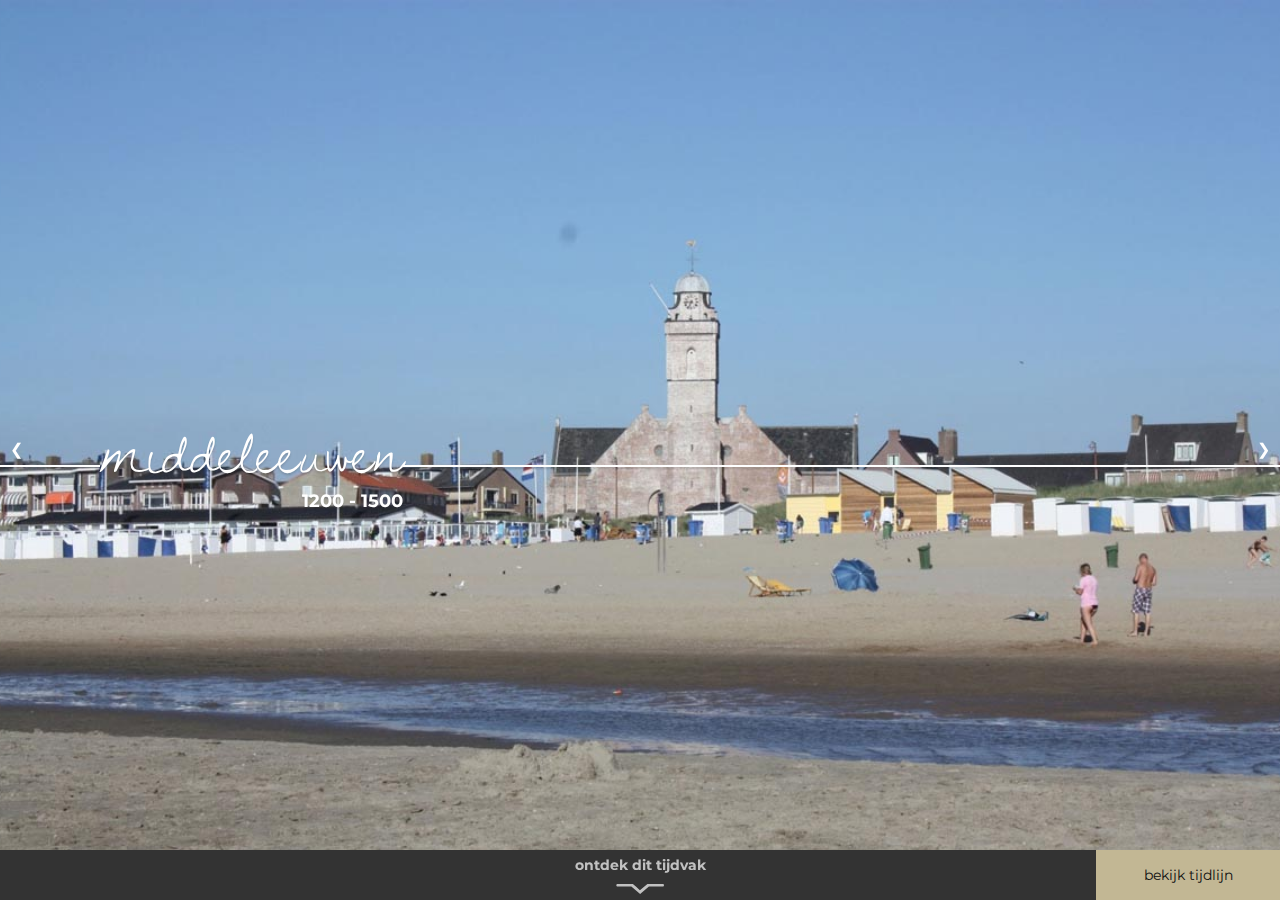
==== commit 3f54edaf: "Added content buttons" ====
--- a/CanonTimeline/index.html
+++ b/CanonTimeline/index.html
@@ -9,9 +9,7 @@
 		<meta name="author" content="Codrops" />
 		<link rel="shortcut icon" href="../favicon.ico">
 		<link href='http://fonts.googleapis.com/css?family=Montserrat:400,700|Muli:300,400,300italic,400italic|Droid+Serif:400,700,400italic,700italic|Dawning+of+a+New+Day' rel='stylesheet' type='text/css'>
-		<link rel="stylesheet" type="text/css" href="css/normalize.css" />
-		<link rel="stylesheet" type="text/css" href="css/dragdealer.css" />
-		<link rel="stylesheet" type="text/css" href="css/component.css" />
+		<link rel="stylesheet" type="text/css" href="css/screen.css" />
 		<script src="http://ajax.googleapis.com/ajax/libs/jquery/1.11.0/jquery.js" type="text/javascript"></script>
   		<script src="js/modernizr.custom.js" type="text/javascript"></script>
 	</head>
@@ -22,13 +20,9 @@
 				<a href="#" class="timeline-arrow-navigation-arrow timeline-arrow-navigation-arrow-next">&#10095;</a>
 				<a href="#" class="timeline-arrow-navigation-arrow timeline-arrow-navigation-arrow-previous">&#10094;</a>
 			</nav>
-			<nav id="timeline-navigation" class="timeline-navigation">
-				<button class="slider-switch"></button>
-				<button class="content-switch">Ontdek dit tijdvak</button>
-			</nav>
 			<div id="timeline" class="dragslider">
 				<section class="timeline-img-dragger timeline-img-dragger-large dragdealer">
-					<div class="handle">
+					<div class="timeline-handle">
 						<div class="timeline-slide" data-content="content-1">
 							<div class="timeline-img-wrap"><img class="timeline-img" src="img/header-01.jpg" alt="img1"/></div>
 							<h2>Middeleeuwen<span>1200 - 1500</span></h2>
@@ -65,6 +59,10 @@
 				</section><!-- /img-dragger-->
 				<!-- Content section -->
 				<section class="pages">
+					<nav id="timeline-navigation" class="timeline-navigation">
+						<button class="timeline-zoom-switch"></button>
+						<button class="timeline-content-switch"></button>
+					</nav>
 					<div class="content">
 					</div>
 				</section>
@@ -79,31 +77,33 @@
 				var timeline_nav = document.getElementById( 'timeline-navigation' ),
 					timeline_arrow_nav = document.getElementById( 'timeline-arrow-navigation' ),
 					timeline = document.getElementById( 'timeline' ),
-					switchBtnn = timeline_nav.querySelector( 'button.slider-switch' ),
+					switchBtnn = timeline_nav.querySelector( 'button.timeline-zoom-switch' ),
 					nextBtn = timeline_arrow_nav.querySelector( '.timeline-arrow-navigation-arrow-next' ),
 					prevBtn = timeline_arrow_nav.querySelector( '.timeline-arrow-navigation-arrow-previous' ),
 					toggleBtnn = function() {
 						if( slideshow.isFullscreen ) {
 							classie.add( switchBtnn, 'view-maxi' );
 							classie.add( timeline_arrow_nav, 'view-maxi');
+							classie.add( timeline_nav, 'view-maxi');
 						}
 						else {
 							classie.remove( switchBtnn, 'view-maxi' );
 							classie.remove( timeline_arrow_nav, 'view-maxi');
+							classie.remove( timeline_nav, 'view-maxi');
 						}
 					},
 					toggleCtrls = function() {
 						if( !slideshow.isContent ) {
-							classie.add( timeline_nav, 'hide' );
 							classie.add( timeline_arrow_nav, 'hide' );
 							classie.add( timeline, 'is-content-open' );
+							classie.add( timeline_nav, 'is-content-open' );
 						}
 					},
 					toggleCompleteCtrls = function() {
 						if( !slideshow.isContent ) {
-							classie.remove( timeline_nav, 'hide' );
 							classie.remove( timeline_arrow_nav, 'hide' );
 							classie.remove( timeline, 'is-content-open' );
+							classie.remove( timeline_nav, 'is-content-open' );
 						}
 					},
 					slideshow = new DragSlideshow( timeline, { 
--- a/CanonTimeline/css/screen.css
+++ b/CanonTimeline/css/screen.css
@@ -0,0 +1,800 @@
+/* line 5, ../../../../../../Library/Ruby/Gems/2.0.0/gems/compass-core-1.0.1/stylesheets/compass/reset/_utilities.scss */
+html, body, div, span, applet, object, iframe,
+h1, h2, h3, h4, h5, h6, p, blockquote, pre,
+a, abbr, acronym, address, big, cite, code,
+del, dfn, em, img, ins, kbd, q, s, samp,
+small, strike, strong, sub, sup, tt, var,
+b, u, i, center,
+dl, dt, dd, ol, ul, li,
+fieldset, form, label, legend,
+table, caption, tbody, tfoot, thead, tr, th, td,
+article, aside, canvas, details, embed,
+figure, figcaption, footer, header, hgroup,
+menu, nav, output, ruby, section, summary,
+time, mark, audio, video {
+  margin: 0;
+  padding: 0;
+  border: 0;
+  font: inherit;
+  font-size: 100%;
+  vertical-align: baseline;
+}
+
+/* line 22, ../../../../../../Library/Ruby/Gems/2.0.0/gems/compass-core-1.0.1/stylesheets/compass/reset/_utilities.scss */
+html {
+  line-height: 1;
+}
+
+/* line 24, ../../../../../../Library/Ruby/Gems/2.0.0/gems/compass-core-1.0.1/stylesheets/compass/reset/_utilities.scss */
+ol, ul {
+  list-style: none;
+}
+
+/* line 26, ../../../../../../Library/Ruby/Gems/2.0.0/gems/compass-core-1.0.1/stylesheets/compass/reset/_utilities.scss */
+table {
+  border-collapse: collapse;
+  border-spacing: 0;
+}
+
+/* line 28, ../../../../../../Library/Ruby/Gems/2.0.0/gems/compass-core-1.0.1/stylesheets/compass/reset/_utilities.scss */
+caption, th, td {
+  text-align: left;
+  font-weight: normal;
+  vertical-align: middle;
+}
+
+/* line 30, ../../../../../../Library/Ruby/Gems/2.0.0/gems/compass-core-1.0.1/stylesheets/compass/reset/_utilities.scss */
+q, blockquote {
+  quotes: none;
+}
+/* line 103, ../../../../../../Library/Ruby/Gems/2.0.0/gems/compass-core-1.0.1/stylesheets/compass/reset/_utilities.scss */
+q:before, q:after, blockquote:before, blockquote:after {
+  content: "";
+  content: none;
+}
+
+/* line 32, ../../../../../../Library/Ruby/Gems/2.0.0/gems/compass-core-1.0.1/stylesheets/compass/reset/_utilities.scss */
+a img {
+  border: none;
+}
+
+/* line 116, ../../../../../../Library/Ruby/Gems/2.0.0/gems/compass-core-1.0.1/stylesheets/compass/reset/_utilities.scss */
+article, aside, details, figcaption, figure, footer, header, hgroup, main, menu, nav, section, summary {
+  display: block;
+}
+
+/* line 6, ../sass/screen.scss */
+html, body, .js .container, .js .dragslider, .js .timeline-img-dragger .timeline-handle {
+  height: 100%;
+}
+
+/* line 10, ../sass/screen.scss */
+html.js, .js body {
+  position: relative;
+  overflow-x: hidden;
+}
+
+/* line 15, ../sass/screen.scss */
+.dragdealer {
+  position: relative;
+  height: 30px;
+}
+/* line 18, ../sass/screen.scss */
+.dragdealer .timeline-handle {
+  position: absolute;
+  top: 0;
+  left: 0;
+}
+/* line 23, ../sass/screen.scss */
+.dragdealer .disabled {
+  background: #898989;
+}
+/* line 26, ../sass/screen.scss */
+.dragdealer .red-bar {
+  width: 100px;
+  height: 30px;
+  font-size: 14px;
+  line-height: 30px;
+  text-align: center;
+  color: #fff;
+  background: #c00;
+}
+
+/* line 37, ../sass/screen.scss */
+.timeline-navigation {
+  position: absolute;
+  z-index: 999;
+  top: 0;
+  left: 0;
+  display: block;
+  width: 100%;
+  height: 50px;
+  background-color: #333;
+  -moz-transform: translate3d(0, -100%, 0);
+  -ms-transform: translate3d(0, -100%, 0);
+  -webkit-transform: translate3d(0, -100%, 0);
+  transform: translate3d(0, -100%, 0);
+}
+
+/* line 57, ../sass/screen.scss */
+.timeline-arrow-navigation-arrow {
+  position: absolute;
+  z-index: 100;
+  top: 50%;
+  margin-top: -25px;
+  padding: 10px 10px;
+  line-height: 30px;
+  text-decoration: none;
+  color: #fff;
+}
+/* line 66, ../sass/screen.scss */
+.timeline-arrow-navigation-arrow.timeline-arrow-navigation-arrow-next {
+  right: 0;
+}
+/* line 69, ../sass/screen.scss */
+.timeline-arrow-navigation-arrow.timeline-arrow-navigation-arrow-previous {
+  left: 0;
+}
+
+/* line 74, ../sass/screen.scss */
+.dragslider {
+  background-color: #333;
+}
+/* line 76, ../sass/screen.scss */
+.dragslider h2 {
+  position: relative;
+  display: inline;
+  margin: 0 auto;
+  font-family: 'Dawning of a New Day';
+  font-size: 70px;
+  font-weight: normal;
+  line-height: 1;
+  text-transform: lowercase;
+  text-shadow: 0px 2px 2px rgba(50, 50, 50, 0.2);
+  text-shadow: 0px 2px 2px 0px rgba(50, 50, 50, 0.2);
+}
+/* line 86, ../sass/screen.scss */
+.dragslider h2:before {
+  position: absolute;
+  top: 50px;
+  right: 100%;
+  width: 100px;
+  border-top: 2px white solid;
+  content: '';
+  -moz-box-shadow: 0px 2px 2px 0px rgba(50, 50, 50, 0.2);
+  -webkit-box-shadow: 0px 2px 2px 0px rgba(50, 50, 50, 0.2);
+  box-shadow: 0px 2px 2px 0px rgba(50, 50, 50, 0.2);
+}
+/* line 95, ../sass/screen.scss */
+.dragslider h2:after {
+  position: absolute;
+  top: 50px;
+  width: 2000px;
+  border-top: 2px white solid;
+  content: '';
+  -moz-box-shadow: 0px 2px 2px 0px rgba(50, 50, 50, 0.2);
+  -webkit-box-shadow: 0px 2px 2px 0px rgba(50, 50, 50, 0.2);
+  box-shadow: 0px 2px 2px 0px rgba(50, 50, 50, 0.2);
+}
+/* line 104, ../sass/screen.scss */
+.dragslider.show-content {
+  -moz-transform: translate3d(0, -75%, 0);
+  -ms-transform: translate3d(0, -75%, 0);
+  -webkit-transform: translate3d(0, -75%, 0);
+  transform: translate3d(0, -75%, 0);
+}
+/* line 106, ../sass/screen.scss */
+.dragslider.show-content h2 {
+  text-shadow: none;
+}
+/* line 108, ../sass/screen.scss */
+.dragslider.show-content h2:before {
+  -moz-box-shadow: none;
+  -webkit-box-shadow: none;
+  box-shadow: none;
+}
+
+/* line 116, ../sass/screen.scss */
+.no-js .dragslider h2 {
+  padding: 15px;
+}
+
+/* line 120, ../sass/screen.scss */
+.js .dragslider {
+  position: absolute;
+  top: 0;
+  left: 0;
+  width: 100%;
+  height: 100%;
+  -moz-transition: -moz-transform 0.9s cubic-bezier(0.7, 0, 0.3, 1);
+  -o-transition: -o-transform 0.9s cubic-bezier(0.7, 0, 0.3, 1);
+  -webkit-transition: -webkit-transform 0.9s cubic-bezier(0.7, 0, 0.3, 1);
+  transition: transform 0.9s cubic-bezier(0.7, 0, 0.3, 1);
+}
+
+/* Switch button */
+/* line 132, ../sass/screen.scss */
+button.timeline-zoom-switch {
+  position: relative;
+  z-index: 99;
+  float: right;
+  overflow: hidden;
+  width: 184px;
+  height: 50px;
+  padding: 0;
+  border: none;
+  font-family: 'Montserrat';
+  font-size: 14px;
+  text-transform: lowercase;
+  pointer-events: auto;
+  color: #000;
+  outline: none;
+  background-color: #ffefbe;
+  filter: progid:DXImageTransform.Microsoft.Alpha(Opacity=70);
+  opacity: 0.7;
+  -moz-transition: opacity 0.3s, visibility 0s;
+  -o-transition: opacity 0.3s, visibility 0s;
+  -webkit-transition: opacity 0.3s, visibility 0s;
+  transition: opacity 0.3s, visibility 0s;
+}
+/* line 151, ../sass/screen.scss */
+button.timeline-zoom-switch:after {
+  content: 'Bekijk tijdlijn';
+}
+/* line 154, ../sass/screen.scss */
+button.timeline-zoom-switch.view-maxi:after {
+  content: 'Sluit tijdlijn';
+}
+/* line 157, ../sass/screen.scss */
+button.timeline-zoom-switch:hover {
+  opacity: 1;
+}
+/* line 161, ../sass/screen.scss */
+.is-content-open button.timeline-zoom-switch {
+  -moz-transition: opacity 0.3s linear 0s, visibility 0s 0.3s;
+  -o-transition: opacity 0.3s linear 0s, visibility 0s 0.3s;
+  -webkit-transition: opacity 0.3s linear, visibility 0s;
+  -webkit-transition-delay: 0s, 0.3s;
+  transition: opacity 0.3s linear 0s, visibility 0s 0.3s;
+  filter: progid:DXImageTransform.Microsoft.Alpha(Opacity=0);
+  opacity: 0;
+  visibility: hidden;
+}
+
+/* line 169, ../sass/screen.scss */
+.no-js button.timeline-zoom-switch {
+  display: none;
+}
+
+/* Dragger */
+/* line 176, ../sass/screen.scss */
+.timeline-img-dragger {
+  position: relative;
+  z-index: 100;
+}
+/* line 179, ../sass/screen.scss */
+.js .timeline-img-dragger {
+  position: absolute;
+  top: 50%;
+  left: 50%;
+  width: 100%;
+  height: 100%;
+  -moz-transform: translate3d(-50%, -50%, 0);
+  -ms-transform: translate3d(-50%, -50%, 0);
+  -webkit-transform: translate3d(-50%, -50%, 0);
+  transform: translate3d(-50%, -50%, 0);
+}
+/* line 187, ../sass/screen.scss */
+.js .timeline-img-dragger .timeline-handle {
+  font-size: 0;
+  white-space: nowrap;
+  -moz-transform-style: preserve-3d;
+  -webkit-transform-style: preserve-3d;
+  transform-style: preserve-3d;
+}
+/* line 194, ../sass/screen.scss */
+.no-js .timeline-img-dragger {
+  position: relative;
+  clear: both;
+  overflow: auto;
+  height: auto;
+  font-size: 0;
+  text-align: center;
+  white-space: nowrap;
+}
+/* line 202, ../sass/screen.scss */
+.no-js .timeline-img-dragger .timeline-handle {
+  position: relative;
+  clear: both;
+  overflow: auto;
+  height: auto;
+  padding: 40px 0 0;
+  font-size: 0;
+  text-align: center;
+  white-space: nowrap;
+}
+
+/* line 216, ../sass/screen.scss */
+.js .timeline-img-dragger-large {
+  width: 100%;
+  height: 100%;
+}
+
+/* line 222, ../sass/screen.scss */
+.timeline-img-dragger .timeline-slide {
+  position: relative;
+  display: inline-block;
+  height: 100%;
+  font-size: 16px;
+  cursor: -webkit-grab;
+  cursor: -moz-grab;
+  vertical-align: top;
+  white-space: normal;
+  background: #567076;
+  -webkit-touch-callout: none;
+  -moz-user-select: -moz-none;
+  -ms-user-select: none;
+  -webkit-user-select: none;
+  user-select: none;
+  -moz-backface-visibility: hidden;
+  -webkit-backface-visibility: hidden;
+  backface-visibility: hidden;
+  -moz-transform-style: preserve-3d;
+  -webkit-transform-style: preserve-3d;
+  transform-style: preserve-3d;
+}
+/* line 237, ../sass/screen.scss */
+.no-js .timeline-img-dragger .timeline-slide {
+  width: 300px;
+  min-height: 200px;
+  font-size: 7px;
+}
+/* line 242, ../sass/screen.scss */
+.timeline-img-dragger .timeline-slide:active {
+  cursor: -webkit-grabbing;
+  cursor: -moz-grabbing;
+}
+
+/* line 248, ../sass/screen.scss */
+.timeline-img-wrap {
+  position: absolute;
+  overflow: hidden;
+  width: 100%;
+  height: 100%;
+}
+/* line 253, ../sass/screen.scss */
+.timeline-img-wrap img {
+  position: absolute;
+  top: 50%;
+  left: 50%;
+  display: block;
+  height: calc(100% + 0.2px);
+  opacity: 1;
+  -moz-transform: translate3d(-50%, -50%, 0);
+  -ms-transform: translate3d(-50%, -50%, 0);
+  -webkit-transform: translate3d(-50%, -50%, 0);
+  transform: translate3d(-50%, -50%, 0);
+  -moz-transition: -moz-transform 0.9s cubic-bezier(0.7, 0, 0.3, 1);
+  -o-transition: -o-transform 0.9s cubic-bezier(0.7, 0, 0.3, 1);
+  -webkit-transition: -webkit-transform 0.9s cubic-bezier(0.7, 0, 0.3, 1);
+  transition: transform 0.9s cubic-bezier(0.7, 0, 0.3, 1);
+}
+/* line 263, ../sass/screen.scss */
+.show-content .timeline-img-wrap img {
+  -moz-transform: translate3d(-50%, -25%, 0);
+  -ms-transform: translate3d(-50%, -25%, 0);
+  -webkit-transform: translate3d(-50%, -25%, 0);
+  transform: translate3d(-50%, -25%, 0);
+}
+
+@media screen and (min-aspect-ratio: 1280 / 850) {
+  /* line 270, ../sass/screen.scss */
+  .timeline-img-dragger .timeline-img-wrap img {
+    width: calc(100% + 0.2px);
+    height: auto;
+  }
+}
+@-webkit-keyframes slideUpFade {
+  from {
+    opacity: 0;
+    -moz-transform: translate3d(0, 20px, 0);
+    -ms-transform: translate3d(0, 20px, 0);
+    -webkit-transform: translate3d(0, 20px, 0);
+    transform: translate3d(0, 20px, 0);
+  }
+  to {
+    opacity: 1;
+    -moz-transform: translate3d(0, 0, 0);
+    -ms-transform: translate3d(0, 0, 0);
+    -webkit-transform: translate3d(0, 0, 0);
+    transform: translate3d(0, 0, 0);
+  }
+}
+/* line 290, ../sass/screen.scss */
+.js .timeline-slide h2 {
+  position: absolute;
+  color: #fff;
+  -moz-transition: opacity 0.3s;
+  -o-transition: opacity 0.3s;
+  -webkit-transition: opacity 0.3s;
+  transition: opacity 0.3s;
+}
+/* line 296, ../sass/screen.scss */
+.js .timeline-img-dragger-large .timeline-slide h2 {
+  top: 50%;
+  left: 100px;
+  -moz-transform: translate3d(0, -50%, 0);
+  -ms-transform: translate3d(0, -50%, 0);
+  -webkit-transform: translate3d(0, -50%, 0);
+  transform: translate3d(0, -50%, 0);
+}
+/* line 302, ../sass/screen.scss */
+.timeline-slide h2 span {
+  position: relative;
+  position: absolute;
+  right: 0;
+  bottom: -28px;
+  overflow: visible;
+  margin: 0;
+  font-family: 'Montserrat';
+  font-size: 18px;
+  font-weight: bold;
+  line-height: 24px;
+  text-align: left;
+  text-transform: lowercase;
+  color: white;
+}
+/* line 317, ../sass/screen.scss */
+.timeline-img-dragger-small .timeline-slide h2 {
+  top: 100%;
+  overflow: hidden;
+  width: 100%;
+  padding-top: 1em;
+  padding-bottom: 30px;
+  font-size: 2.5em;
+  text-align: left;
+  color: #fff;
+  -moz-animation: slideUpFade 0.4s 0s;
+  -webkit-animation: slideUpFade 0.4s 0s;
+  animation: slideUpFade 0.4s 0s;
+}
+/* line 328, ../sass/screen.scss */
+.timeline-img-dragger-small .timeline-slide h2 span {
+  right: auto;
+  bottom: 0;
+  left: 0;
+  font-size: 0.35em;
+}
+/* line 334, ../sass/screen.scss */
+.timeline-img-dragger-small .timeline-slide h2:before, .timeline-img-dragger-small .timeline-slide h2:after {
+  top: 64px;
+}
+
+/* line 340, ../sass/screen.scss */
+.timeline-img-dragger-small .timeline-slide.current h2 {
+  color: #fff;
+  -moz-animation-delay: 0s;
+  -webkit-animation-delay: 0s;
+  animation-delay: 0s;
+  -moz-transition: color 0.3s, opacity 0.3s;
+  -o-transition: color 0.3s, opacity 0.3s;
+  -webkit-transition: color 0.3s, opacity 0.3s;
+  transition: color 0.3s, opacity 0.3s;
+}
+
+/* line 347, ../sass/screen.scss */
+button.timeline-content-switch {
+  position: absolute;
+  z-index: 1000;
+  top: 0;
+  left: 50%;
+  overflow: hidden;
+  width: 160px;
+  border: none;
+  font-family: 'Montserrat';
+  font-size: 14px;
+  font-weight: bold;
+  cursor: pointer;
+  white-space: nowrap;
+  text-transform: lowercase;
+  color: #fff;
+  outline: none;
+  background: transparent;
+  visibility: visible;
+  height: 50px;
+  -moz-transform: translate3d(-50%, 0, 0);
+  -ms-transform: translate3d(-50%, 0, 0);
+  -webkit-transform: translate3d(-50%, 0, 0);
+  transform: translate3d(-50%, 0, 0);
+  -moz-transition: opacity 0.3s linear 0s, visibility 0s 0s;
+  -o-transition: opacity 0.3s linear 0s, visibility 0s 0s;
+  -webkit-transition: opacity 0.3s linear, visibility 0s;
+  -webkit-transition-delay: 0s, 0s;
+  transition: opacity 0.3s linear 0s, visibility 0s 0s;
+  filter: progid:DXImageTransform.Microsoft.Alpha(Opacity=70);
+  opacity: 0.7;
+}
+/* line 371, ../sass/screen.scss */
+.no-js button.timeline-content-switch {
+  display: none;
+}
+/* line 375, ../sass/screen.scss */
+button.timeline-content-switch:hover {
+  filter: progid:DXImageTransform.Microsoft.Alpha(enabled=false);
+  opacity: 1;
+}
+/* line 379, ../sass/screen.scss */
+button.timeline-content-switch:before {
+  content: 'Ontdek dit tijdvak';
+  background-image: url([data-uri]);
+  background-repeat: no-repeat;
+  background-origin: 50% 50%;
+  background-position: center bottom 6px;
+  background-size: 48px;
+  height: 38px;
+  display: block;
+  position: absolute;
+  width: 100%;
+  height: 44px;
+  top: 0;
+  left: 0;
+  margin-top: 6px;
+  filter: progid:DXImageTransform.Microsoft.Alpha(enabled=false);
+  opacity: 1;
+  -moz-transition: opacity 0.2s 0.7s;
+  -o-transition: opacity 0.2s 0.7s;
+  -webkit-transition: opacity 0.2s;
+  -webkit-transition-delay: 0.7s;
+  transition: opacity 0.2s 0.7s;
+}
+/* line 398, ../sass/screen.scss */
+button.timeline-content-switch:after {
+  content: 'Terug naar tijdlijn';
+  background-image: url([data-uri]);
+  background-repeat: no-repeat;
+  background-origin: 50% 50%;
+  background-position: center top 6px;
+  background-size: 48px;
+  height: 38px;
+  display: block;
+  position: absolute;
+  width: 100%;
+  height: 44px;
+  top: 0;
+  left: 0;
+  padding-top: 24px;
+  display: block;
+  filter: progid:DXImageTransform.Microsoft.Alpha(Opacity=0);
+  opacity: 0;
+  -moz-transition: opacity 0.2s 0s;
+  -o-transition: opacity 0.2s 0s;
+  -webkit-transition: opacity 0.2s;
+  -webkit-transition-delay: 0s;
+  transition: opacity 0.2s 0s;
+}
+/* line 418, ../sass/screen.scss */
+.view-maxi button.timeline-content-switch {
+  -moz-transition: opacity 0.3s linear 0s, visibility 0s 0.3s;
+  -o-transition: opacity 0.3s linear 0s, visibility 0s 0.3s;
+  -webkit-transition: opacity 0.3s linear, visibility 0s;
+  -webkit-transition-delay: 0s, 0.3s;
+  transition: opacity 0.3s linear 0s, visibility 0s 0.3s;
+  filter: progid:DXImageTransform.Microsoft.Alpha(Opacity=0);
+  opacity: 0;
+  visibility: hidden;
+}
+
+/* line 426, ../sass/screen.scss */
+.show-content button.timeline-content-switch {
+  border-color: #c5d3d6;
+  color: #c5d3d6;
+}
+/* line 430, ../sass/screen.scss */
+.show-content button.timeline-content-switch:before {
+  filter: progid:DXImageTransform.Microsoft.Alpha(Opacity=0);
+  opacity: 0;
+  -moz-transition: opacity 0.2s 0s;
+  -o-transition: opacity 0.2s 0s;
+  -webkit-transition: opacity 0.2s;
+  -webkit-transition-delay: 0s;
+  transition: opacity 0.2s 0s;
+}
+/* line 435, ../sass/screen.scss */
+.show-content button.timeline-content-switch:after {
+  filter: progid:DXImageTransform.Microsoft.Alpha(enabled=false);
+  opacity: 1;
+  -moz-transition: opacity 0.2s 0.7s;
+  -o-transition: opacity 0.2s 0.7s;
+  -webkit-transition: opacity 0.2s;
+  -webkit-transition-delay: 0.7s;
+  transition: opacity 0.2s 0.7s;
+}
+
+/* line 443, ../sass/screen.scss */
+.is-content-open .timeline-slide.current h2 {
+  -moz-transition: top 0.9s cubic-bezier(0.7, 0, 0.3, 1), color 0.3s linear 0s;
+  -o-transition: top 0.9s cubic-bezier(0.7, 0, 0.3, 1), color 0.3s linear 0s;
+  -webkit-transition: top 0.9s cubic-bezier(0.7, 0, 0.3, 1), color 0.3s linear;
+  -webkit-transition-delay: 0s, 0s;
+  transition: top 0.9s cubic-bezier(0.7, 0, 0.3, 1), color 0.3s linear 0s;
+}
+/* line 445, ../sass/screen.scss */
+.is-content-open .timeline-slide.current h2 span {
+  -moz-transition: color 0.3s linear 0s;
+  -o-transition: color 0.3s linear 0s;
+  -webkit-transition: color 0.3s linear;
+  -webkit-transition-delay: 0s;
+  transition: color 0.3s linear 0s;
+}
+/* line 448, ../sass/screen.scss */
+.is-content-open .timeline-slide.current h2:before {
+  -moz-transition: border 0.3s cubic-bezier(0.7, 0, 0.3, 1) 0s;
+  -o-transition: border 0.3s cubic-bezier(0.7, 0, 0.3, 1) 0s;
+  -webkit-transition: border 0.3s cubic-bezier(0.7, 0, 0.3, 1);
+  -webkit-transition-delay: 0s;
+  transition: border 0.3s cubic-bezier(0.7, 0, 0.3, 1) 0s;
+}
+/* line 455, ../sass/screen.scss */
+.is-content-open.show-content .timeline-slide.current h2 {
+  -moz-transition: top 0.9s cubic-bezier(0.7, 0, 0.3, 1), color 0.3s linear 0.6s;
+  -o-transition: top 0.9s cubic-bezier(0.7, 0, 0.3, 1), color 0.3s linear 0.6s;
+  -webkit-transition: top 0.9s cubic-bezier(0.7, 0, 0.3, 1), color 0.3s linear;
+  -webkit-transition-delay: 0s, 0.6s;
+  transition: top 0.9s cubic-bezier(0.7, 0, 0.3, 1), color 0.3s linear 0.6s;
+}
+/* line 457, ../sass/screen.scss */
+.is-content-open.show-content .timeline-slide.current h2 span {
+  -moz-transition: color 0.3s linear 0.6s;
+  -o-transition: color 0.3s linear 0.6s;
+  -webkit-transition: color 0.3s linear;
+  -webkit-transition-delay: 0.6s;
+  transition: color 0.3s linear 0.6s;
+}
+/* line 460, ../sass/screen.scss */
+.is-content-open.show-content .timeline-slide.current h2:before {
+  -moz-transition: border 0.3s cubic-bezier(0.7, 0, 0.3, 1) 0.6s;
+  -o-transition: border 0.3s cubic-bezier(0.7, 0, 0.3, 1) 0.6s;
+  -webkit-transition: border 0.3s cubic-bezier(0.7, 0, 0.3, 1);
+  -webkit-transition-delay: 0.6s;
+  transition: border 0.3s cubic-bezier(0.7, 0, 0.3, 1) 0.6s;
+}
+
+/* line 468, ../sass/screen.scss */
+.timeline-slide.current h2:after {
+  -moz-transition: width 0.3s cubic-bezier(0.7, 0, 0.3, 1) 0.6s;
+  -o-transition: width 0.3s cubic-bezier(0.7, 0, 0.3, 1) 0.6s;
+  -webkit-transition: width 0.3s cubic-bezier(0.7, 0, 0.3, 1);
+  -webkit-transition-delay: 0.6s;
+  transition: width 0.3s cubic-bezier(0.7, 0, 0.3, 1) 0.6s;
+}
+
+/* line 472, ../sass/screen.scss */
+.show-content .timeline-slide.current h2 {
+  top: 105%;
+  color: #333;
+}
+/* line 475, ../sass/screen.scss */
+.show-content .timeline-slide.current h2 span {
+  color: #333;
+}
+/* line 478, ../sass/screen.scss */
+.show-content .timeline-slide.current h2:before {
+  border-top: 2px #333 solid;
+}
+/* line 481, ../sass/screen.scss */
+.show-content .timeline-slide.current h2:after {
+  width: 0;
+  -moz-transition: width 0.3s cubic-bezier(0.7, 0, 0.3, 1) 0s;
+  -o-transition: width 0.3s cubic-bezier(0.7, 0, 0.3, 1) 0s;
+  -webkit-transition: width 0.3s cubic-bezier(0.7, 0, 0.3, 1);
+  -webkit-transition-delay: 0s;
+  transition: width 0.3s cubic-bezier(0.7, 0, 0.3, 1) 0s;
+}
+
+/* Content */
+/* line 492, ../sass/screen.scss */
+.js .pages {
+  position: absolute;
+  top: 100%;
+  width: 100%;
+  height: 0;
+  -webkit-overflow-scrolling: touch;
+  -moz-transition: height 0s 0.6s;
+  -o-transition: height 0s 0.6s;
+  -webkit-transition: height 0s;
+  -webkit-transition-delay: 0.6s;
+  transition: height 0s 0.6s;
+}
+/* line 500, ../sass/screen.scss */
+.js .pages .content {
+  position: absolute;
+  top: 150px;
+  left: 0;
+  overflow: hidden;
+  width: 100%;
+  height: 0;
+  -moz-transition: height 0s 0.6s;
+  -o-transition: height 0s 0.6s;
+  -webkit-transition: height 0s;
+  -webkit-transition-delay: 0.6s;
+  transition: height 0s 0.6s;
+}
+
+/* line 512, ../sass/screen.scss */
+.js .show-content .pages {
+  height: auto;
+  -moz-transition: none;
+  -o-transition: none;
+  -webkit-transition: none;
+  transition: none;
+}
+
+/* line 518, ../sass/screen.scss */
+.pages .content.show {
+  height: auto;
+  -moz-transition: none;
+  -o-transition: none;
+  -webkit-transition: none;
+  transition: none;
+}
+
+/* Switch */
+/* line 525, ../sass/screen.scss */
+.switch-min .timeline-img-dragger-large .timeline-slide > *:not(.timeline-img-wrap), .switch-max .timeline-img-dragger-small .timeline-slide > *:not(.timeline-img-wrap) {
+  /* fade out everything except image */
+  opacity: 0;
+  -moz-transition: none;
+  -o-transition: none;
+  -webkit-transition: none;
+  transition: none;
+}
+
+/* line 532, ../sass/screen.scss */
+.switch-min .timeline-img-dragger-large, .switch-max .timeline-img-dragger-small {
+  -moz-transition: -moz-transform 0.6s cubic-bezier(0.7, 0, 0.3, 1);
+  -o-transition: -o-transform 0.6s cubic-bezier(0.7, 0, 0.3, 1);
+  -webkit-transition: -webkit-transform 0.6s cubic-bezier(0.7, 0, 0.3, 1);
+  transition: transform 0.6s cubic-bezier(0.7, 0, 0.3, 1);
+}
+
+/* line 536, ../sass/screen.scss */
+.timeline-img-dragger-small button.timeline-content-switch {
+  pointer-events: none;
+  opacity: 0;
+}
+
+/* Helper classes */
+/* line 542, ../sass/screen.scss */
+.no-transition {
+  -webkit-transition: none !important;
+  transition: none !important;
+}
+
+/* line 547, ../sass/screen.scss */
+.hide {
+  pointer-events: none !important;
+  opacity: 0 !important;
+}
+
+@media screen and (max-width: 63.125em) {
+  /* line 553, ../sass/screen.scss */
+  .dragslider h2 {
+    font-size: 2.8em;
+  }
+
+  /* line 556, ../sass/screen.scss */
+  .pages .content {
+    font-size: 100%;
+  }
+
+  /* line 559, ../sass/screen.scss */
+  .pages .content h2 {
+    font-size: 3em;
+  }
+}
+@media screen and (max-width: 650px) {
+  /* line 565, ../sass/screen.scss */
+  button.timeline-zoom-switch {
+    display: none;
+  }
+}
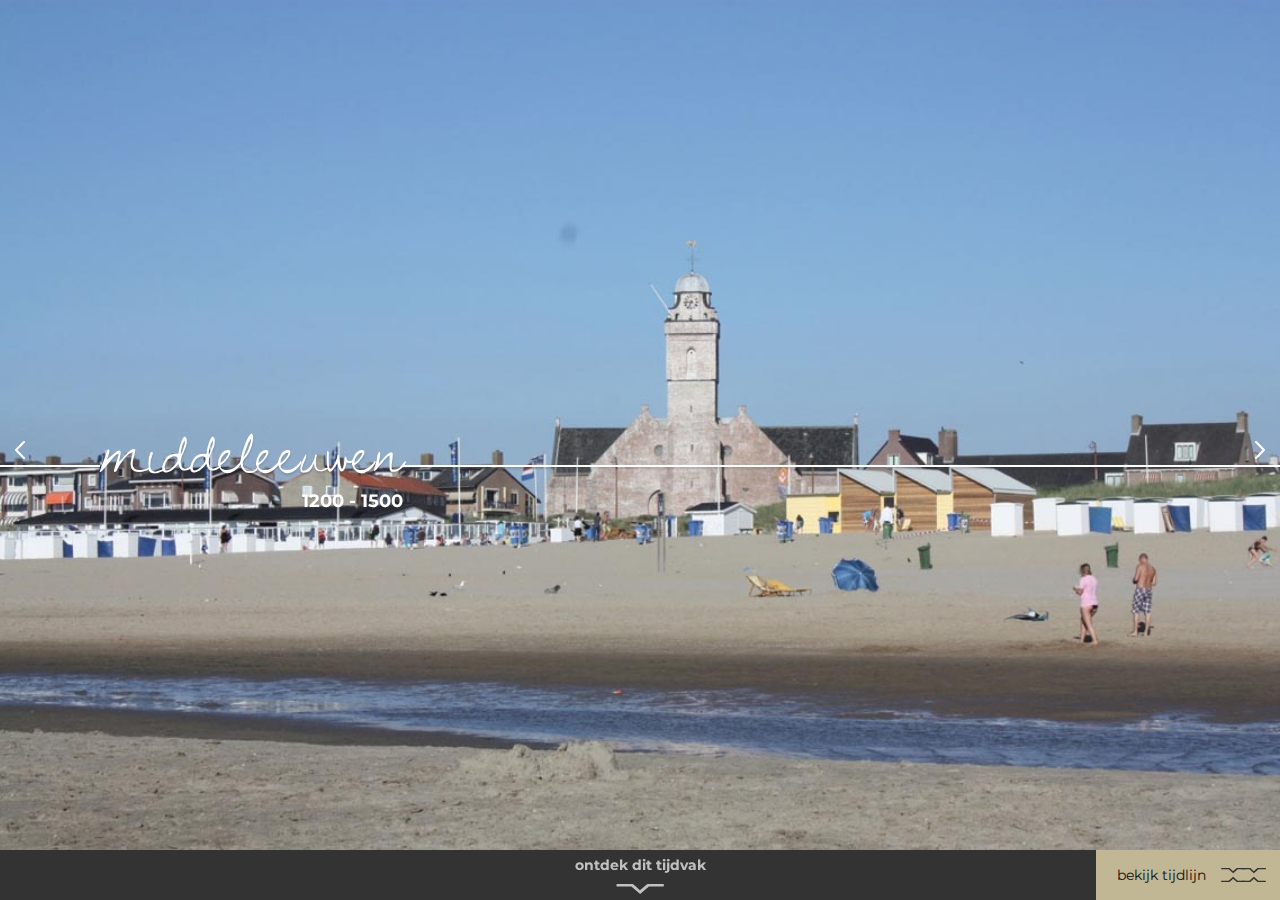
==== commit e67d6cf5: "Added timeline icon" ====
--- a/CanonTimeline/index.html
+++ b/CanonTimeline/index.html
@@ -17,8 +17,8 @@
 		<div class="container">
 
 			<nav id="timeline-arrow-navigation" class="timeline-arrow-navigation">
-				<a href="#" class="timeline-arrow-navigation-arrow timeline-arrow-navigation-arrow-next">&#10095;</a>
-				<a href="#" class="timeline-arrow-navigation-arrow timeline-arrow-navigation-arrow-previous">&#10094;</a>
+				<a href="#" class="timeline-arrow-navigation-arrow timeline-arrow-navigation-arrow-next"></a>
+				<a href="#" class="timeline-arrow-navigation-arrow timeline-arrow-navigation-arrow-previous"></a>
 			</nav>
 			<div id="timeline" class="dragslider">
 				<section class="timeline-img-dragger timeline-img-dragger-large dragdealer">
--- a/CanonTimeline/css/screen.css
+++ b/CanonTimeline/css/screen.css
@@ -63,33 +63,33 @@
   display: block;
 }
 
-/* line 6, ../sass/screen.scss */
+/* line 8, ../sass/screen.scss */
 html, body, .js .container, .js .dragslider, .js .timeline-img-dragger .timeline-handle {
   height: 100%;
 }
 
-/* line 10, ../sass/screen.scss */
+/* line 12, ../sass/screen.scss */
 html.js, .js body {
   position: relative;
   overflow-x: hidden;
 }
 
-/* line 15, ../sass/screen.scss */
+/* line 17, ../sass/screen.scss */
 .dragdealer {
   position: relative;
   height: 30px;
 }
-/* line 18, ../sass/screen.scss */
+/* line 20, ../sass/screen.scss */
 .dragdealer .timeline-handle {
   position: absolute;
   top: 0;
   left: 0;
 }
-/* line 23, ../sass/screen.scss */
+/* line 25, ../sass/screen.scss */
 .dragdealer .disabled {
   background: #898989;
 }
-/* line 26, ../sass/screen.scss */
+/* line 28, ../sass/screen.scss */
 .dragdealer .red-bar {
   width: 100px;
   height: 30px;
@@ -100,7 +100,7 @@
   background: #c00;
 }
 
-/* line 37, ../sass/screen.scss */
+/* line 39, ../sass/screen.scss */
 .timeline-navigation {
   position: absolute;
   z-index: 999;
@@ -116,31 +116,42 @@
   transform: translate3d(0, -100%, 0);
 }
 
-/* line 57, ../sass/screen.scss */
+/* line 55, ../sass/screen.scss */
 .timeline-arrow-navigation-arrow {
   position: absolute;
   z-index: 100;
   top: 50%;
   margin-top: -25px;
-  padding: 10px 10px;
+  padding: 0px 0px 10px;
   line-height: 30px;
   text-decoration: none;
   color: #fff;
-}
-/* line 66, ../sass/screen.scss */
+  display: block;
+  width: 40px;
+  height: 40px;
+}
+/* line 67, ../sass/screen.scss */
 .timeline-arrow-navigation-arrow.timeline-arrow-navigation-arrow-next {
   right: 0;
-}
-/* line 69, ../sass/screen.scss */
+  background-image: url([data-uri]);
+  background-repeat: no-repeat;
+  background-position: center center;
+  background-size: 10px;
+}
+/* line 74, ../sass/screen.scss */
 .timeline-arrow-navigation-arrow.timeline-arrow-navigation-arrow-previous {
   left: 0;
-}
-
-/* line 74, ../sass/screen.scss */
+  background-image: url([data-uri]);
+  background-repeat: no-repeat;
+  background-position: center center;
+  background-size: 10px;
+}
+
+/* line 83, ../sass/screen.scss */
 .dragslider {
   background-color: #333;
 }
-/* line 76, ../sass/screen.scss */
+/* line 85, ../sass/screen.scss */
 .dragslider h2 {
   position: relative;
   display: inline;
@@ -153,7 +164,7 @@
   text-shadow: 0px 2px 2px rgba(50, 50, 50, 0.2);
   text-shadow: 0px 2px 2px 0px rgba(50, 50, 50, 0.2);
 }
-/* line 86, ../sass/screen.scss */
+/* line 95, ../sass/screen.scss */
 .dragslider h2:before {
   position: absolute;
   top: 50px;
@@ -165,7 +176,7 @@
   -webkit-box-shadow: 0px 2px 2px 0px rgba(50, 50, 50, 0.2);
   box-shadow: 0px 2px 2px 0px rgba(50, 50, 50, 0.2);
 }
-/* line 95, ../sass/screen.scss */
+/* line 104, ../sass/screen.scss */
 .dragslider h2:after {
   position: absolute;
   top: 50px;
@@ -176,30 +187,30 @@
   -webkit-box-shadow: 0px 2px 2px 0px rgba(50, 50, 50, 0.2);
   box-shadow: 0px 2px 2px 0px rgba(50, 50, 50, 0.2);
 }
-/* line 104, ../sass/screen.scss */
+/* line 113, ../sass/screen.scss */
 .dragslider.show-content {
   -moz-transform: translate3d(0, -75%, 0);
   -ms-transform: translate3d(0, -75%, 0);
   -webkit-transform: translate3d(0, -75%, 0);
   transform: translate3d(0, -75%, 0);
 }
-/* line 106, ../sass/screen.scss */
+/* line 115, ../sass/screen.scss */
 .dragslider.show-content h2 {
   text-shadow: none;
 }
-/* line 108, ../sass/screen.scss */
+/* line 117, ../sass/screen.scss */
 .dragslider.show-content h2:before {
   -moz-box-shadow: none;
   -webkit-box-shadow: none;
   box-shadow: none;
 }
 
-/* line 116, ../sass/screen.scss */
+/* line 125, ../sass/screen.scss */
 .no-js .dragslider h2 {
   padding: 15px;
 }
 
-/* line 120, ../sass/screen.scss */
+/* line 129, ../sass/screen.scss */
 .js .dragslider {
   position: absolute;
   top: 0;
@@ -213,7 +224,7 @@
 }
 
 /* Switch button */
-/* line 132, ../sass/screen.scss */
+/* line 141, ../sass/screen.scss */
 button.timeline-zoom-switch {
   position: relative;
   z-index: 99;
@@ -230,6 +241,10 @@
   color: #000;
   outline: none;
   background-color: #ffefbe;
+  background-image: url([data-uri]);
+  background-repeat: no-repeat;
+  background-position: right 14px center;
+  background-size: 45px;
   filter: progid:DXImageTransform.Microsoft.Alpha(Opacity=70);
   opacity: 0.7;
   -moz-transition: opacity 0.3s, visibility 0s;
@@ -237,19 +252,21 @@
   -webkit-transition: opacity 0.3s, visibility 0s;
   transition: opacity 0.3s, visibility 0s;
 }
-/* line 151, ../sass/screen.scss */
+/* line 164, ../sass/screen.scss */
 button.timeline-zoom-switch:after {
   content: 'Bekijk tijdlijn';
-}
-/* line 154, ../sass/screen.scss */
+  float: right;
+  padding-right: 74px;
+}
+/* line 169, ../sass/screen.scss */
 button.timeline-zoom-switch.view-maxi:after {
   content: 'Sluit tijdlijn';
 }
-/* line 157, ../sass/screen.scss */
+/* line 172, ../sass/screen.scss */
 button.timeline-zoom-switch:hover {
   opacity: 1;
 }
-/* line 161, ../sass/screen.scss */
+/* line 176, ../sass/screen.scss */
 .is-content-open button.timeline-zoom-switch {
   -moz-transition: opacity 0.3s linear 0s, visibility 0s 0.3s;
   -o-transition: opacity 0.3s linear 0s, visibility 0s 0.3s;
@@ -261,18 +278,18 @@
   visibility: hidden;
 }
 
-/* line 169, ../sass/screen.scss */
+/* line 184, ../sass/screen.scss */
 .no-js button.timeline-zoom-switch {
   display: none;
 }
 
 /* Dragger */
-/* line 176, ../sass/screen.scss */
+/* line 191, ../sass/screen.scss */
 .timeline-img-dragger {
   position: relative;
   z-index: 100;
 }
-/* line 179, ../sass/screen.scss */
+/* line 194, ../sass/screen.scss */
 .js .timeline-img-dragger {
   position: absolute;
   top: 50%;
@@ -284,7 +301,7 @@
   -webkit-transform: translate3d(-50%, -50%, 0);
   transform: translate3d(-50%, -50%, 0);
 }
-/* line 187, ../sass/screen.scss */
+/* line 202, ../sass/screen.scss */
 .js .timeline-img-dragger .timeline-handle {
   font-size: 0;
   white-space: nowrap;
@@ -292,7 +309,7 @@
   -webkit-transform-style: preserve-3d;
   transform-style: preserve-3d;
 }
-/* line 194, ../sass/screen.scss */
+/* line 209, ../sass/screen.scss */
 .no-js .timeline-img-dragger {
   position: relative;
   clear: both;
@@ -302,7 +319,7 @@
   text-align: center;
   white-space: nowrap;
 }
-/* line 202, ../sass/screen.scss */
+/* line 217, ../sass/screen.scss */
 .no-js .timeline-img-dragger .timeline-handle {
   position: relative;
   clear: both;
@@ -314,13 +331,13 @@
   white-space: nowrap;
 }
 
-/* line 216, ../sass/screen.scss */
+/* line 231, ../sass/screen.scss */
 .js .timeline-img-dragger-large {
   width: 100%;
   height: 100%;
 }
 
-/* line 222, ../sass/screen.scss */
+/* line 237, ../sass/screen.scss */
 .timeline-img-dragger .timeline-slide {
   position: relative;
   display: inline-block;
@@ -343,26 +360,26 @@
   -webkit-transform-style: preserve-3d;
   transform-style: preserve-3d;
 }
-/* line 237, ../sass/screen.scss */
+/* line 252, ../sass/screen.scss */
 .no-js .timeline-img-dragger .timeline-slide {
   width: 300px;
   min-height: 200px;
   font-size: 7px;
 }
-/* line 242, ../sass/screen.scss */
+/* line 257, ../sass/screen.scss */
 .timeline-img-dragger .timeline-slide:active {
   cursor: -webkit-grabbing;
   cursor: -moz-grabbing;
 }
 
-/* line 248, ../sass/screen.scss */
+/* line 263, ../sass/screen.scss */
 .timeline-img-wrap {
   position: absolute;
   overflow: hidden;
   width: 100%;
   height: 100%;
 }
-/* line 253, ../sass/screen.scss */
+/* line 268, ../sass/screen.scss */
 .timeline-img-wrap img {
   position: absolute;
   top: 50%;
@@ -379,7 +396,7 @@
   -webkit-transition: -webkit-transform 0.9s cubic-bezier(0.7, 0, 0.3, 1);
   transition: transform 0.9s cubic-bezier(0.7, 0, 0.3, 1);
 }
-/* line 263, ../sass/screen.scss */
+/* line 278, ../sass/screen.scss */
 .show-content .timeline-img-wrap img {
   -moz-transform: translate3d(-50%, -25%, 0);
   -ms-transform: translate3d(-50%, -25%, 0);
@@ -388,7 +405,7 @@
 }
 
 @media screen and (min-aspect-ratio: 1280 / 850) {
-  /* line 270, ../sass/screen.scss */
+  /* line 285, ../sass/screen.scss */
   .timeline-img-dragger .timeline-img-wrap img {
     width: calc(100% + 0.2px);
     height: auto;
@@ -410,7 +427,7 @@
     transform: translate3d(0, 0, 0);
   }
 }
-/* line 290, ../sass/screen.scss */
+/* line 305, ../sass/screen.scss */
 .js .timeline-slide h2 {
   position: absolute;
   color: #fff;
@@ -419,7 +436,7 @@
   -webkit-transition: opacity 0.3s;
   transition: opacity 0.3s;
 }
-/* line 296, ../sass/screen.scss */
+/* line 311, ../sass/screen.scss */
 .js .timeline-img-dragger-large .timeline-slide h2 {
   top: 50%;
   left: 100px;
@@ -428,7 +445,7 @@
   -webkit-transform: translate3d(0, -50%, 0);
   transform: translate3d(0, -50%, 0);
 }
-/* line 302, ../sass/screen.scss */
+/* line 317, ../sass/screen.scss */
 .timeline-slide h2 span {
   position: relative;
   position: absolute;
@@ -444,7 +461,7 @@
   text-transform: lowercase;
   color: white;
 }
-/* line 317, ../sass/screen.scss */
+/* line 332, ../sass/screen.scss */
 .timeline-img-dragger-small .timeline-slide h2 {
   top: 100%;
   overflow: hidden;
@@ -458,19 +475,19 @@
   -webkit-animation: slideUpFade 0.4s 0s;
   animation: slideUpFade 0.4s 0s;
 }
-/* line 328, ../sass/screen.scss */
+/* line 343, ../sass/screen.scss */
 .timeline-img-dragger-small .timeline-slide h2 span {
   right: auto;
   bottom: 0;
   left: 0;
   font-size: 0.35em;
 }
-/* line 334, ../sass/screen.scss */
+/* line 349, ../sass/screen.scss */
 .timeline-img-dragger-small .timeline-slide h2:before, .timeline-img-dragger-small .timeline-slide h2:after {
   top: 64px;
 }
 
-/* line 340, ../sass/screen.scss */
+/* line 355, ../sass/screen.scss */
 .timeline-img-dragger-small .timeline-slide.current h2 {
   color: #fff;
   -moz-animation-delay: 0s;
@@ -482,7 +499,7 @@
   transition: color 0.3s, opacity 0.3s;
 }
 
-/* line 347, ../sass/screen.scss */
+/* line 362, ../sass/screen.scss */
 button.timeline-content-switch {
   position: absolute;
   z-index: 1000;
@@ -514,16 +531,16 @@
   filter: progid:DXImageTransform.Microsoft.Alpha(Opacity=70);
   opacity: 0.7;
 }
-/* line 371, ../sass/screen.scss */
+/* line 386, ../sass/screen.scss */
 .no-js button.timeline-content-switch {
   display: none;
 }
-/* line 375, ../sass/screen.scss */
+/* line 390, ../sass/screen.scss */
 button.timeline-content-switch:hover {
   filter: progid:DXImageTransform.Microsoft.Alpha(enabled=false);
   opacity: 1;
 }
-/* line 379, ../sass/screen.scss */
+/* line 394, ../sass/screen.scss */
 button.timeline-content-switch:before {
   content: 'Ontdek dit tijdvak';
   background-image: url([data-uri]);
@@ -547,7 +564,7 @@
   -webkit-transition-delay: 0.7s;
   transition: opacity 0.2s 0.7s;
 }
-/* line 398, ../sass/screen.scss */
+/* line 413, ../sass/screen.scss */
 button.timeline-content-switch:after {
   content: 'Terug naar tijdlijn';
   background-image: url([data-uri]);
@@ -572,7 +589,7 @@
   -webkit-transition-delay: 0s;
   transition: opacity 0.2s 0s;
 }
-/* line 418, ../sass/screen.scss */
+/* line 433, ../sass/screen.scss */
 .view-maxi button.timeline-content-switch {
   -moz-transition: opacity 0.3s linear 0s, visibility 0s 0.3s;
   -o-transition: opacity 0.3s linear 0s, visibility 0s 0.3s;
@@ -584,12 +601,12 @@
   visibility: hidden;
 }
 
-/* line 426, ../sass/screen.scss */
+/* line 441, ../sass/screen.scss */
 .show-content button.timeline-content-switch {
   border-color: #c5d3d6;
   color: #c5d3d6;
 }
-/* line 430, ../sass/screen.scss */
+/* line 445, ../sass/screen.scss */
 .show-content button.timeline-content-switch:before {
   filter: progid:DXImageTransform.Microsoft.Alpha(Opacity=0);
   opacity: 0;
@@ -599,7 +616,7 @@
   -webkit-transition-delay: 0s;
   transition: opacity 0.2s 0s;
 }
-/* line 435, ../sass/screen.scss */
+/* line 450, ../sass/screen.scss */
 .show-content button.timeline-content-switch:after {
   filter: progid:DXImageTransform.Microsoft.Alpha(enabled=false);
   opacity: 1;
@@ -610,7 +627,7 @@
   transition: opacity 0.2s 0.7s;
 }
 
-/* line 443, ../sass/screen.scss */
+/* line 458, ../sass/screen.scss */
 .is-content-open .timeline-slide.current h2 {
   -moz-transition: top 0.9s cubic-bezier(0.7, 0, 0.3, 1), color 0.3s linear 0s;
   -o-transition: top 0.9s cubic-bezier(0.7, 0, 0.3, 1), color 0.3s linear 0s;
@@ -618,7 +635,7 @@
   -webkit-transition-delay: 0s, 0s;
   transition: top 0.9s cubic-bezier(0.7, 0, 0.3, 1), color 0.3s linear 0s;
 }
-/* line 445, ../sass/screen.scss */
+/* line 460, ../sass/screen.scss */
 .is-content-open .timeline-slide.current h2 span {
   -moz-transition: color 0.3s linear 0s;
   -o-transition: color 0.3s linear 0s;
@@ -626,7 +643,7 @@
   -webkit-transition-delay: 0s;
   transition: color 0.3s linear 0s;
 }
-/* line 448, ../sass/screen.scss */
+/* line 463, ../sass/screen.scss */
 .is-content-open .timeline-slide.current h2:before {
   -moz-transition: border 0.3s cubic-bezier(0.7, 0, 0.3, 1) 0s;
   -o-transition: border 0.3s cubic-bezier(0.7, 0, 0.3, 1) 0s;
@@ -634,7 +651,7 @@
   -webkit-transition-delay: 0s;
   transition: border 0.3s cubic-bezier(0.7, 0, 0.3, 1) 0s;
 }
-/* line 455, ../sass/screen.scss */
+/* line 470, ../sass/screen.scss */
 .is-content-open.show-content .timeline-slide.current h2 {
   -moz-transition: top 0.9s cubic-bezier(0.7, 0, 0.3, 1), color 0.3s linear 0.6s;
   -o-transition: top 0.9s cubic-bezier(0.7, 0, 0.3, 1), color 0.3s linear 0.6s;
@@ -642,7 +659,7 @@
   -webkit-transition-delay: 0s, 0.6s;
   transition: top 0.9s cubic-bezier(0.7, 0, 0.3, 1), color 0.3s linear 0.6s;
 }
-/* line 457, ../sass/screen.scss */
+/* line 472, ../sass/screen.scss */
 .is-content-open.show-content .timeline-slide.current h2 span {
   -moz-transition: color 0.3s linear 0.6s;
   -o-transition: color 0.3s linear 0.6s;
@@ -650,7 +667,7 @@
   -webkit-transition-delay: 0.6s;
   transition: color 0.3s linear 0.6s;
 }
-/* line 460, ../sass/screen.scss */
+/* line 475, ../sass/screen.scss */
 .is-content-open.show-content .timeline-slide.current h2:before {
   -moz-transition: border 0.3s cubic-bezier(0.7, 0, 0.3, 1) 0.6s;
   -o-transition: border 0.3s cubic-bezier(0.7, 0, 0.3, 1) 0.6s;
@@ -659,7 +676,7 @@
   transition: border 0.3s cubic-bezier(0.7, 0, 0.3, 1) 0.6s;
 }
 
-/* line 468, ../sass/screen.scss */
+/* line 483, ../sass/screen.scss */
 .timeline-slide.current h2:after {
   -moz-transition: width 0.3s cubic-bezier(0.7, 0, 0.3, 1) 0.6s;
   -o-transition: width 0.3s cubic-bezier(0.7, 0, 0.3, 1) 0.6s;
@@ -668,20 +685,20 @@
   transition: width 0.3s cubic-bezier(0.7, 0, 0.3, 1) 0.6s;
 }
 
-/* line 472, ../sass/screen.scss */
+/* line 487, ../sass/screen.scss */
 .show-content .timeline-slide.current h2 {
   top: 105%;
   color: #333;
 }
-/* line 475, ../sass/screen.scss */
+/* line 490, ../sass/screen.scss */
 .show-content .timeline-slide.current h2 span {
   color: #333;
 }
-/* line 478, ../sass/screen.scss */
+/* line 493, ../sass/screen.scss */
 .show-content .timeline-slide.current h2:before {
   border-top: 2px #333 solid;
 }
-/* line 481, ../sass/screen.scss */
+/* line 496, ../sass/screen.scss */
 .show-content .timeline-slide.current h2:after {
   width: 0;
   -moz-transition: width 0.3s cubic-bezier(0.7, 0, 0.3, 1) 0s;
@@ -692,7 +709,7 @@
 }
 
 /* Content */
-/* line 492, ../sass/screen.scss */
+/* line 507, ../sass/screen.scss */
 .js .pages {
   position: absolute;
   top: 100%;
@@ -705,7 +722,7 @@
   -webkit-transition-delay: 0.6s;
   transition: height 0s 0.6s;
 }
-/* line 500, ../sass/screen.scss */
+/* line 515, ../sass/screen.scss */
 .js .pages .content {
   position: absolute;
   top: 150px;
@@ -720,7 +737,7 @@
   transition: height 0s 0.6s;
 }
 
-/* line 512, ../sass/screen.scss */
+/* line 527, ../sass/screen.scss */
 .js .show-content .pages {
   height: auto;
   -moz-transition: none;
@@ -729,7 +746,7 @@
   transition: none;
 }
 
-/* line 518, ../sass/screen.scss */
+/* line 533, ../sass/screen.scss */
 .pages .content.show {
   height: auto;
   -moz-transition: none;
@@ -739,7 +756,7 @@
 }
 
 /* Switch */
-/* line 525, ../sass/screen.scss */
+/* line 540, ../sass/screen.scss */
 .switch-min .timeline-img-dragger-large .timeline-slide > *:not(.timeline-img-wrap), .switch-max .timeline-img-dragger-small .timeline-slide > *:not(.timeline-img-wrap) {
   /* fade out everything except image */
   opacity: 0;
@@ -749,7 +766,7 @@
   transition: none;
 }
 
-/* line 532, ../sass/screen.scss */
+/* line 547, ../sass/screen.scss */
 .switch-min .timeline-img-dragger-large, .switch-max .timeline-img-dragger-small {
   -moz-transition: -moz-transform 0.6s cubic-bezier(0.7, 0, 0.3, 1);
   -o-transition: -o-transform 0.6s cubic-bezier(0.7, 0, 0.3, 1);
@@ -757,43 +774,43 @@
   transition: transform 0.6s cubic-bezier(0.7, 0, 0.3, 1);
 }
 
-/* line 536, ../sass/screen.scss */
+/* line 551, ../sass/screen.scss */
 .timeline-img-dragger-small button.timeline-content-switch {
   pointer-events: none;
   opacity: 0;
 }
 
 /* Helper classes */
-/* line 542, ../sass/screen.scss */
+/* line 557, ../sass/screen.scss */
 .no-transition {
   -webkit-transition: none !important;
   transition: none !important;
 }
 
-/* line 547, ../sass/screen.scss */
+/* line 562, ../sass/screen.scss */
 .hide {
   pointer-events: none !important;
   opacity: 0 !important;
 }
 
 @media screen and (max-width: 63.125em) {
-  /* line 553, ../sass/screen.scss */
+  /* line 568, ../sass/screen.scss */
   .dragslider h2 {
     font-size: 2.8em;
   }
 
-  /* line 556, ../sass/screen.scss */
+  /* line 571, ../sass/screen.scss */
   .pages .content {
     font-size: 100%;
   }
 
-  /* line 559, ../sass/screen.scss */
+  /* line 574, ../sass/screen.scss */
   .pages .content h2 {
     font-size: 3em;
   }
 }
 @media screen and (max-width: 650px) {
-  /* line 565, ../sass/screen.scss */
+  /* line 580, ../sass/screen.scss */
   button.timeline-zoom-switch {
     display: none;
   }
